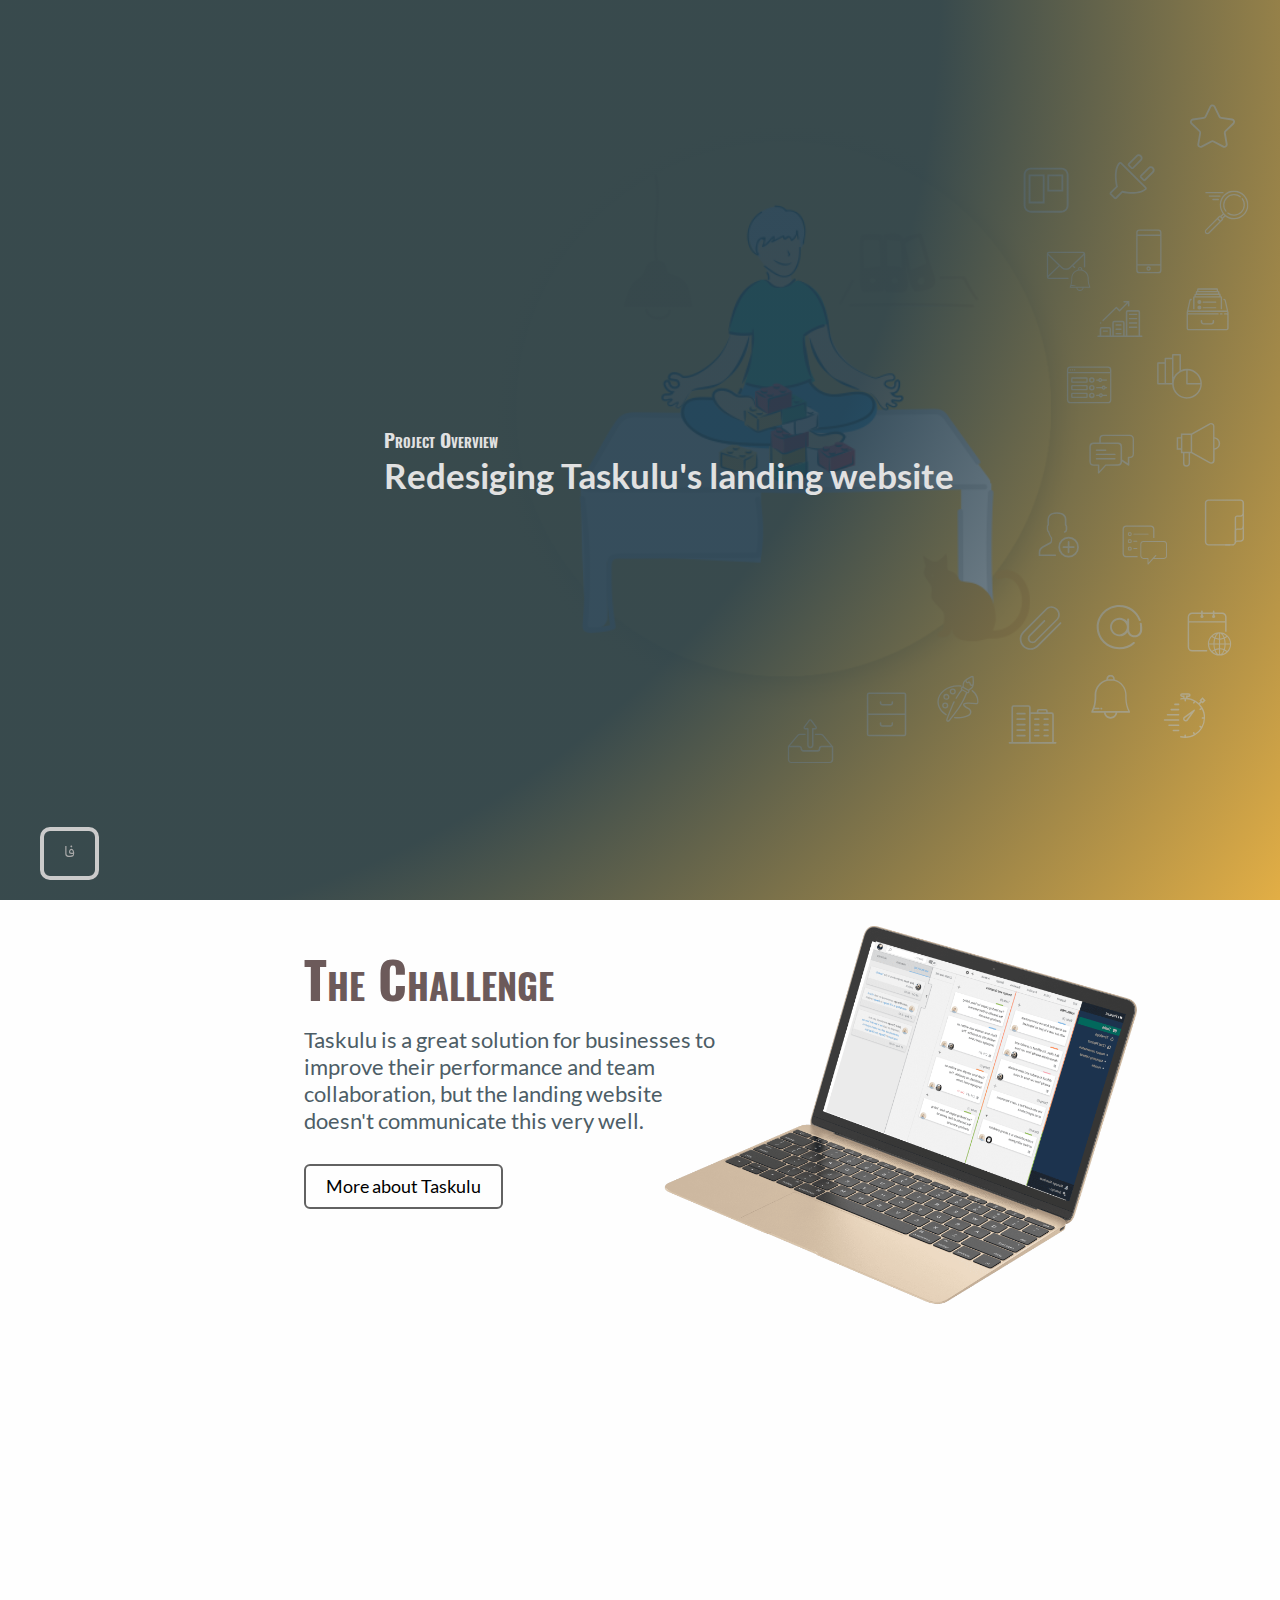
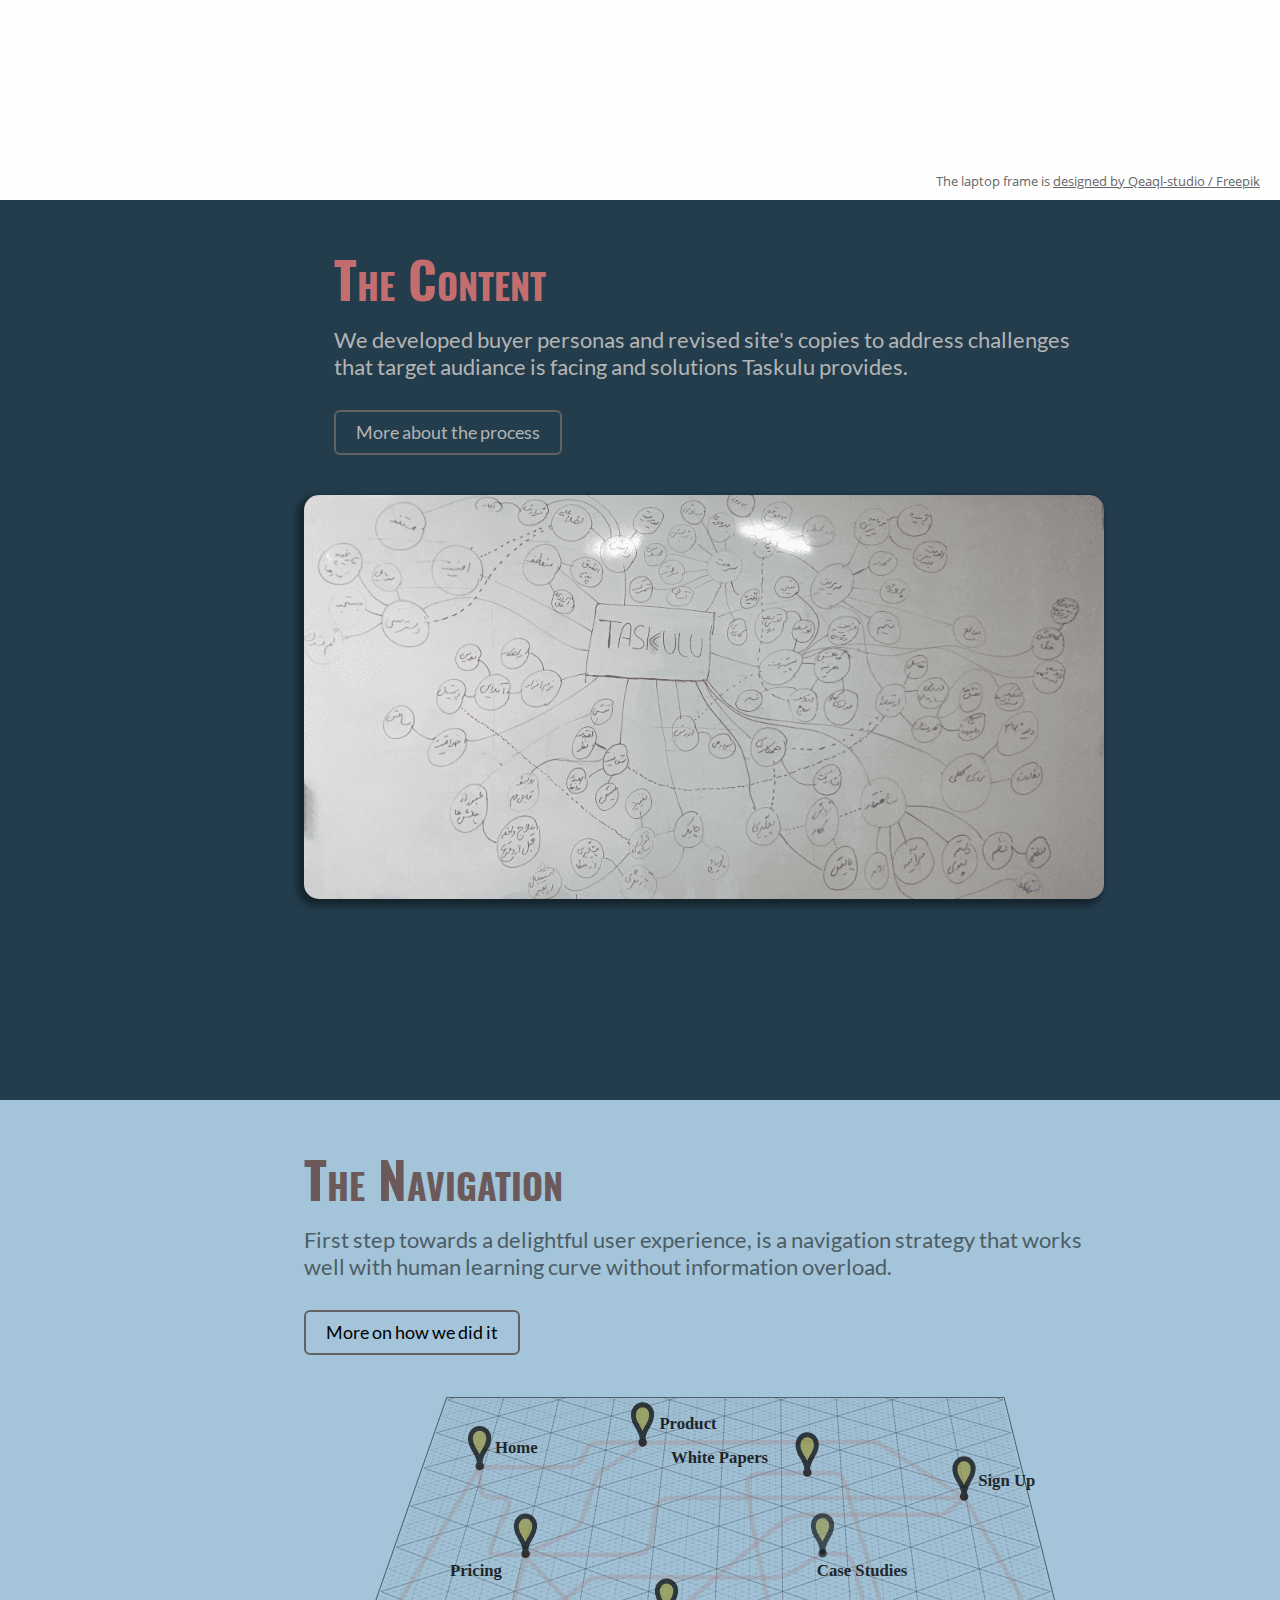
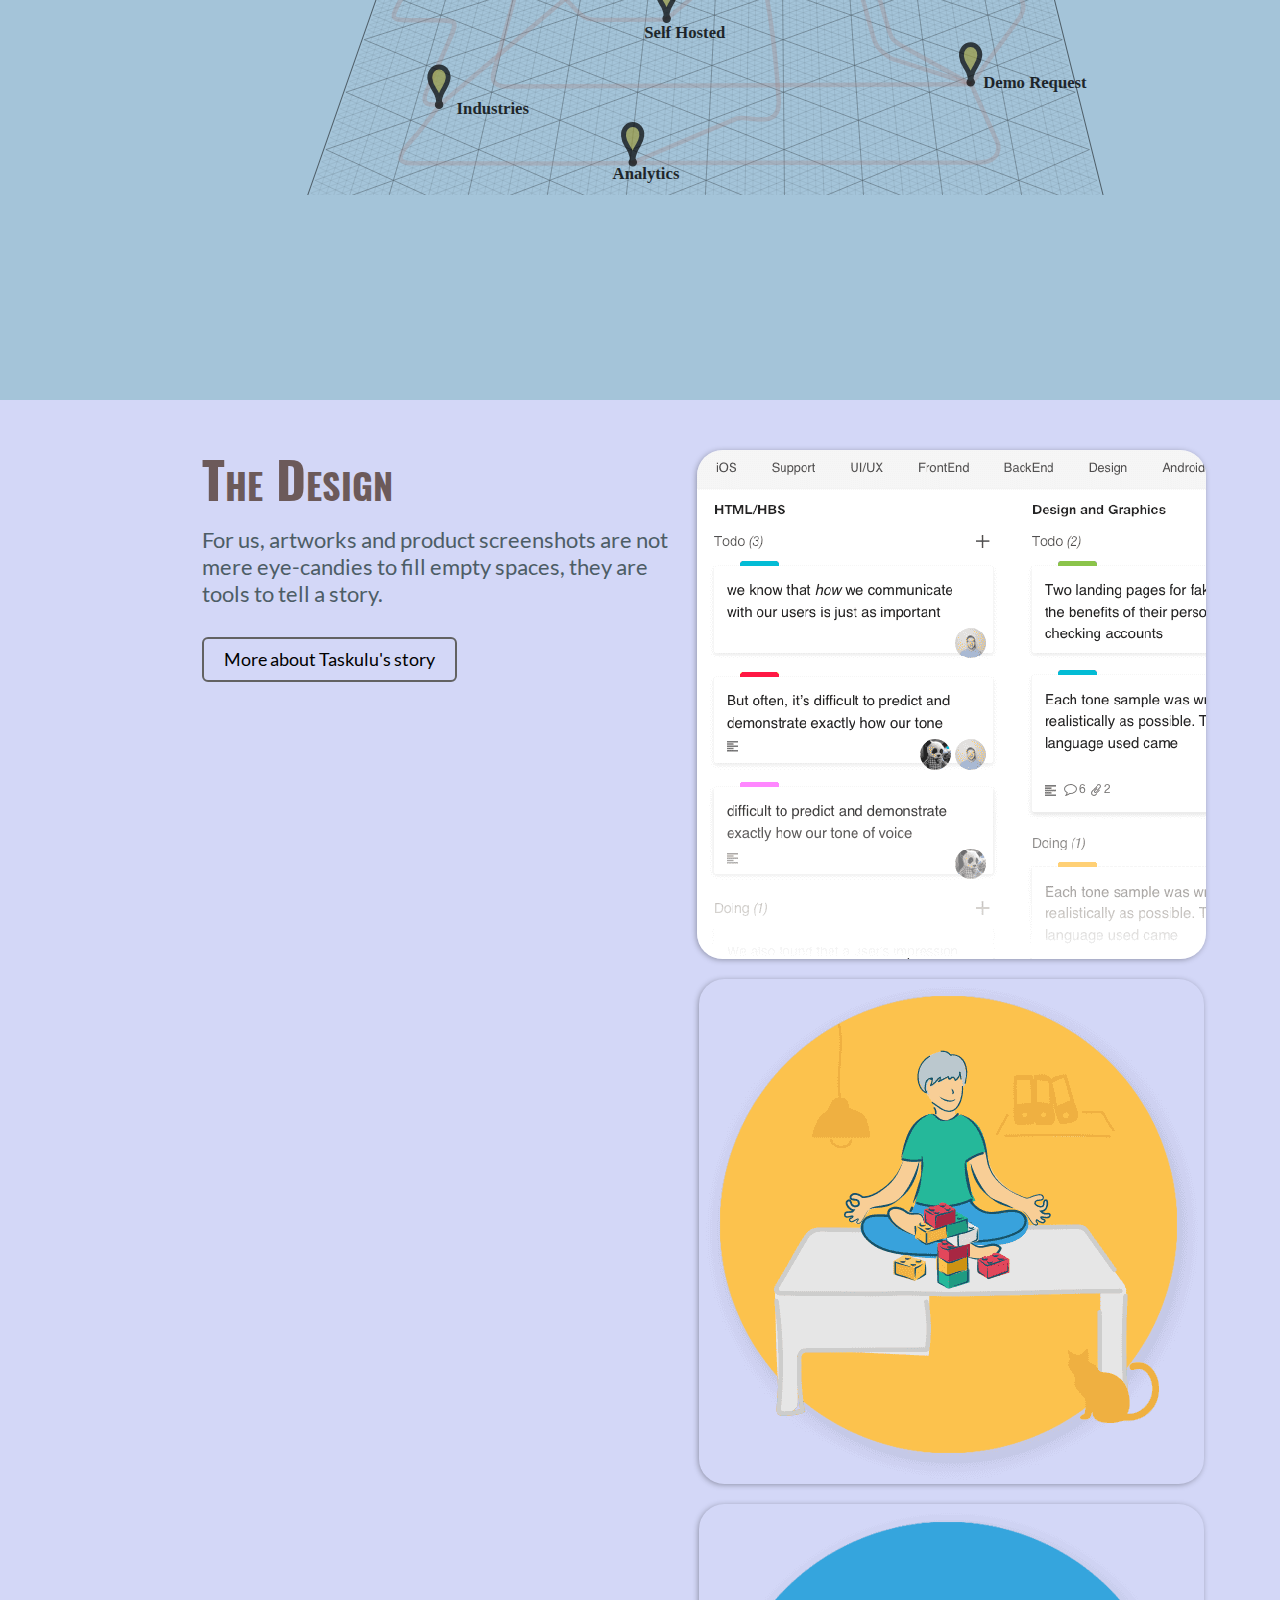
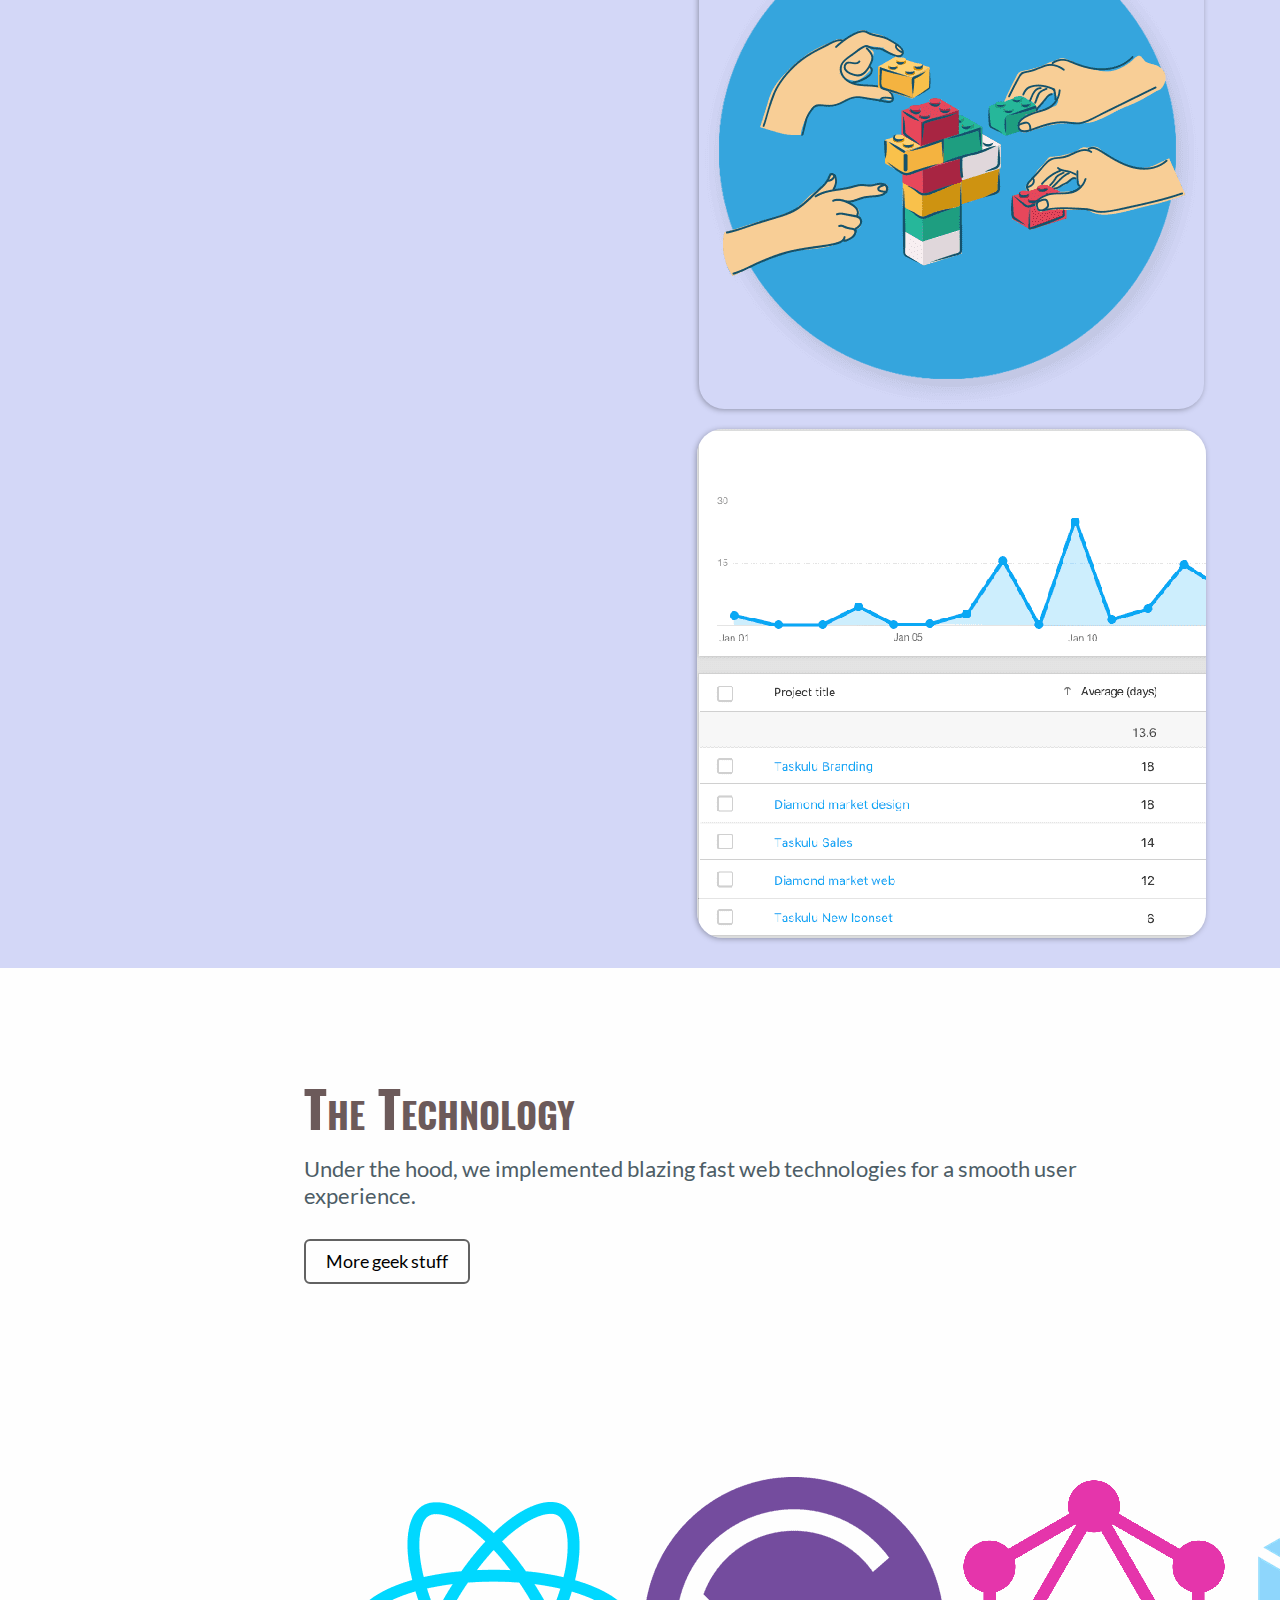
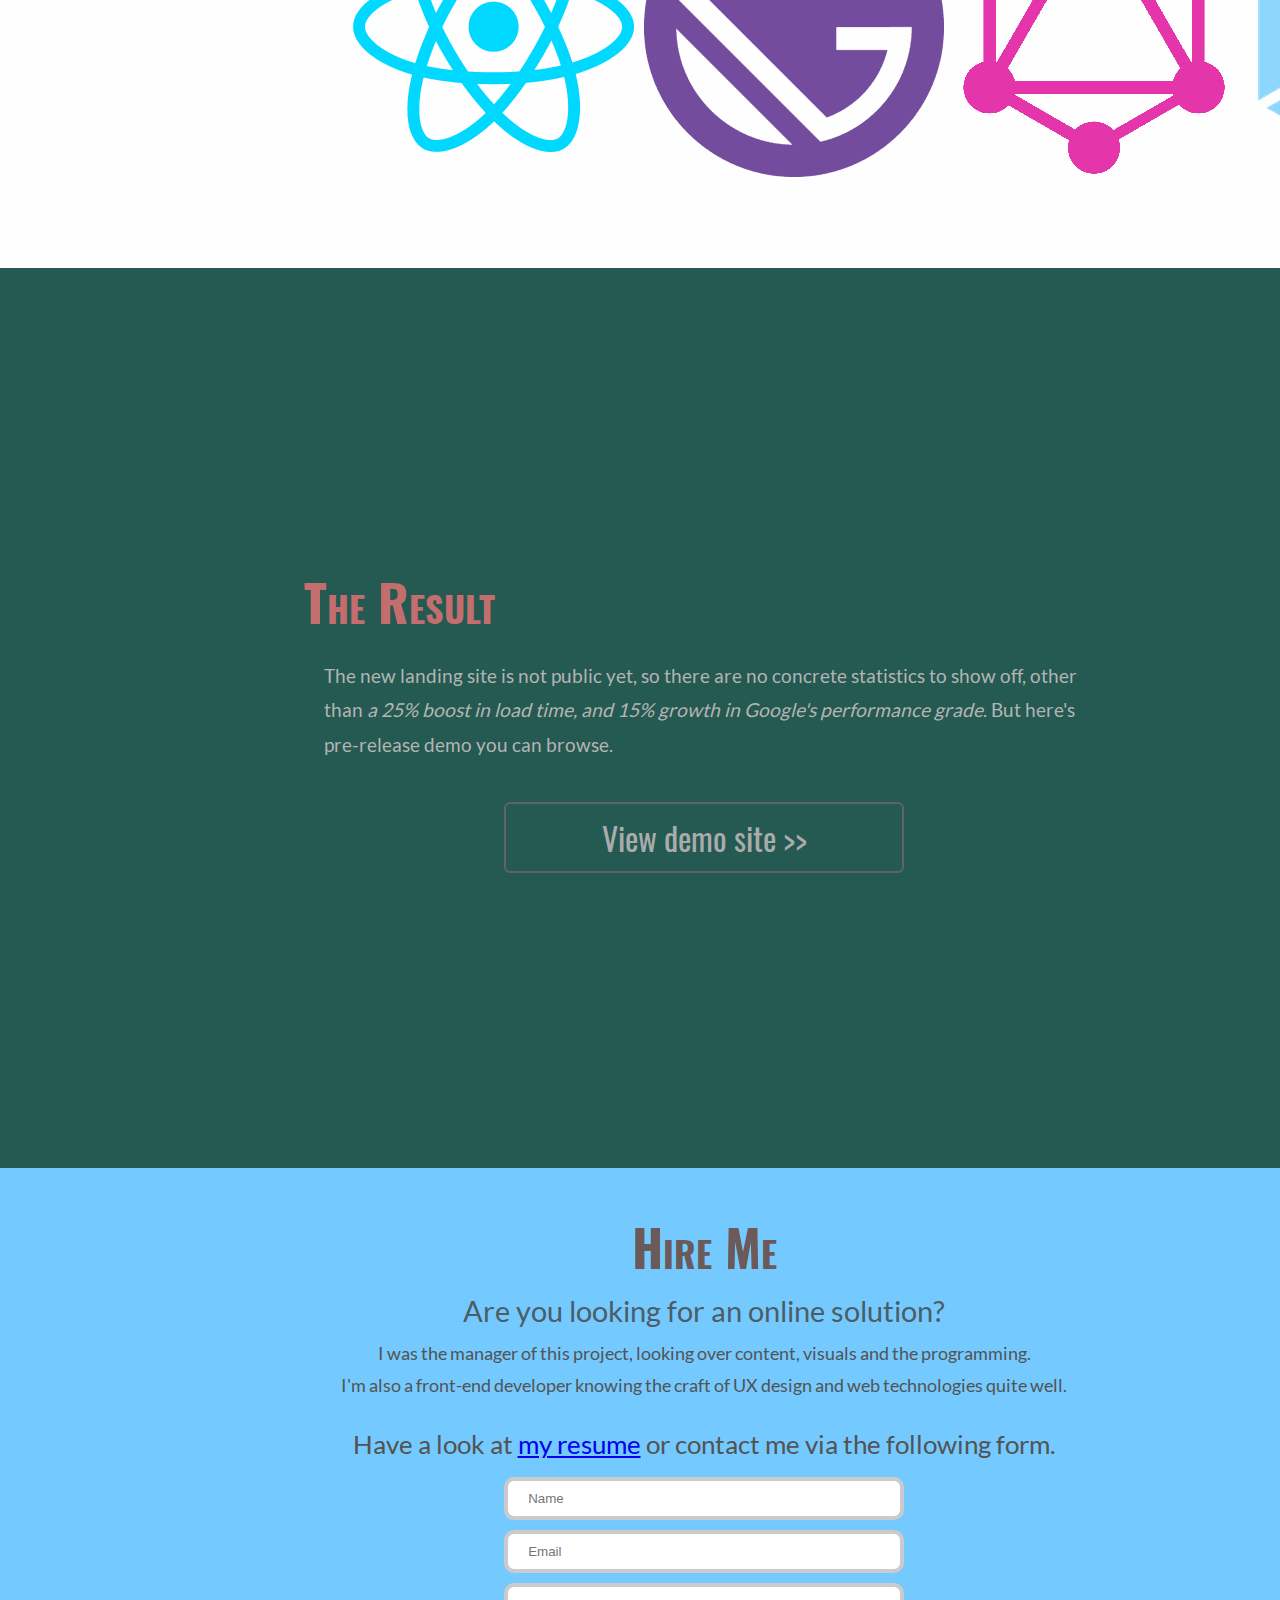
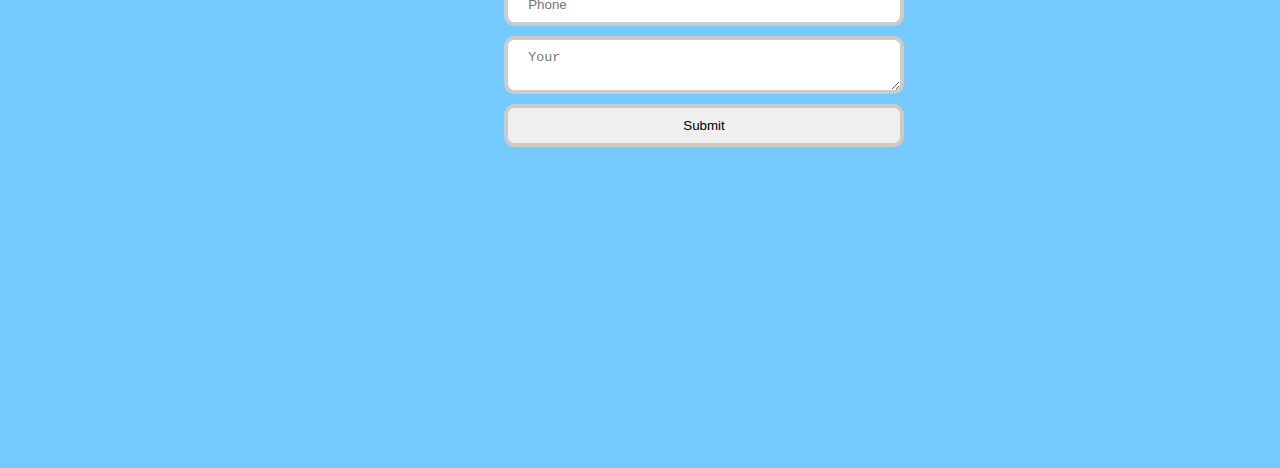
==== index.html @ b1217af2 "init" ====
<!DOCTYPE html>
<html>
  <head>
    <meta charset="UTF-8">
    <title>Taskulu New Landings | By Sina</title>
    <!-- <link href="https://fonts.googleapis.com/css?family=Open+Sans|Oswald|Roboto" rel="stylesheet"> -->
  <link href="css/main.85e83f626d0738db6f86.css" rel="stylesheet"><link href="css/fonts.css" rel="stylesheet"></head>
  <body class="fold">

    <div id="main-content"></div>
  <script type="text/javascript" src="js/runtime.490305406b894ee3a3e3.js"></script><script type="text/javascript" src="js/vendor.ca3dc6324038aa598784.js"></script><script type="text/javascript" src="js/main.1671194751a8637b5b0e.js"></script></body>
</html>
---- css/main.85e83f626d0738db6f86.css ----
@font-face {
  font-family: "Sahel";
  src: url(../font/af9c9e017b90773e83fae9c67cc46605.ttf) format("truetype"),
       url(../font/c7a085c1c58b9d9181881635ad5d2256.eot) format("embedded-opentype"),
       url(../font/c59ff27efabee832aace05b00f83fa58.woff) format("woff");
  font-weight: 400;
}
@font-face {
  font-family: "Sahel";
  src: url(../font/5d976e392434aea919481c6c4077c45b.ttf) format("truetype"),
       url(../font/1ae8e586e7959501445728aefc233be3.eot) format("embedded-opentype"),
       url(../font/6f682b927b5a87efbdadcc804914c182.woff) format("woff");
  font-weight: 700;
}
@font-face {
  font-family: "Sahel";
  src: url(../font/68e98d88ec4275b1d8bcd67b2d12091c.ttf) format("truetype"),
       url(../font/a0147ad1d03da743e2d6d07812b6eb13.eot) format("embedded-opentype"),
       url(../font/9229d19cd80fbca55aac46f9d9da66e1.woff) format("woff");
  font-weight: 600;
}
@font-face {
  font-family: "Vazir";
  src: url(../font/dec57885836e1d78b278784703bfc3aa.ttf) format("truetype"),
       url(../font/d45d679ecbbf3e85f6fe924a3349611e.eot) format("embedded-opentype"),
       url(../font/4354348970f3bff75d294a1011617152.woff) format("woff"),
       url(../font/9c8601621b8b811cffb4375d255074cd.woff2) format("woff2");
  font-weight: 700;
}
@font-face {
  font-family: "Vazir";
  src: url(../font/d00f44216fda6aef5873d083017fdd15.ttf) format("truetype"),
       url(../font/b358a632638ddc12101a6dafd633b625.eot) format("embedded-opentype"),
       url(../font/98b6a3b0644ce527306cefecd0311a11.woff) format("woff"),
       url(../font/5c0560feb2821b1ce47e84dbc1f2e877.woff2) format("woff2");
  font-weight: 600;
}
@font-face {
  font-family: "Vazir";
  src: url(../font/11ef813ddc4c9ae17d99028f6132427a.ttf) format("truetype"),
       url(../font/25b78a6e8f255ab89e160c7e4ca30ebb.eot) format("embedded-opentype"),
       url(../font/6134834d89c131f956774f6453ccb75f.woff) format("woff"),
       url(../font/02857cdb103688a9f9026b39a7e4c8d8.woff2) format("woff2");
  font-weight: 500;
}
@font-face {
  font-family: "Vazir";
  src: url(../font/11bc0b0762f1ba3f8393eda4a4d96984.ttf) format("truetype"),
       url(../font/81fd1bcee68b84a31baa21aeb277d7e8.eot) format("embedded-opentype"),
       url(../font/a5772df426fc2720df4132d658940a78.woff) format("woff"),
       url(../font/f92c929f0d7b288b8142477a80589a17.woff2) format("woff2");
  font-weight: 400;
}
@font-face {
  font-family: "Vazir";
  src: url(../font/5a7ca35b2f17908beb216ea97cce08a8.ttf) format("truetype"),
       url(../font/51d16771c8bf9759531066861015353f.eot) format("embedded-opentype"),
       url(../font/388980cd8094ad738e8b23d5c470cac1.woff) format("woff"),
       url(../font/f437d6d275dd7d5c36a5302bc9506e34.woff2) format("woff2");
  font-weight: 300;
}
@font-face {
  font-family: "Samim";
  src: url(../font/a6bec9aa21ea70bc5cdf0bf3d1a1167a.ttf) format("truetype"),
       url(../font/86b8e607522de386e73e6916a2a597df.eot) format("embedded-opentype"),
       url(../font/6265b95a42920a319ffeb9503bd8bc86.woff) format("woff"),
       url(../font/9c8a097add90645d3148366755a5603e.woff2) format("woff2");
  font-weight: 600 700;
}
@font-face {
  font-family: "Samim";
  src: url(../font/cc531f954ce155c4f4863b68e9887b50.ttf) format("truetype"),
       url(../font/72cafbdf020a29ff359617a52f33763c.eot) format("embedded-opentype"),
       url(../font/fa7346efac7e73726609856d16ac964f.woff) format("woff"),
       url(../font/1fbc03d10ac685ee770f932e24f7e5b1.woff2) format("woff2");
  font-weight: 300 400;
}
/* RESET */
*, *:before, *:after {
  -webkit-box-sizing: border-box;
          box-sizing: border-box;
}
html {
  font-size: 16px;
  font-family: 'Open Sans'/*rtl:Sahel*/
}
html[dir], [dir] body, [dir] h1, [dir] h2, [dir] h3, [dir] h4, [dir] h5, [dir] h6, [dir] p, [dir] ol, [dir] ul, [dir] menu, [dir] section {
  margin: 0;
  padding: 0;
}
/* MENU */
.menu {
  width: 15%;
  position: fixed;
  z-index: 10;

}
.menu ul {
  width: 80%;
  -webkit-transform: translate(0,-250px);
      -ms-transform: translate(0,-250px);
  transition: opacity 0.3s cubic-bezier(.27,.72,.05,1.24), -webkit-transform 0.3s 0.1s cubic-bezier(.27,.72,.05,1.24);
  -o-transition: opacity 0.3s cubic-bezier(.27,.72,.05,1.24), transform 0.3s 0.1s cubic-bezier(.27,.72,.05,1.24);
  transition: opacity 0.3s cubic-bezier(.27,.72,.05,1.24), transform 0.3s 0.1s cubic-bezier(.27,.72,.05,1.24);
  transition: opacity 0.3s cubic-bezier(.27,.72,.05,1.24), transform 0.3s 0.1s cubic-bezier(.27,.72,.05,1.24), -webkit-transform 0.3s 0.1s cubic-bezier(.27,.72,.05,1.24);
  line-height: 2;
  opacity: 0;
}
[dir] .menu ul {
          transform: translate(0,-250px);
  -webkit-transition: opacity 0.3s cubic-bezier(.27,.72,.05,1.24), -webkit-transform 0.3s 0.1s cubic-bezier(.27,.72,.05,1.24);
  margin: 0 auto;
  padding-top: 20px;
}
.menu li {
  list-style-type: none;
}
.menu li span {
  text-decoration: none;
  color: #ababab;
  font-weight: 600;
  font-size: 0.8rem;
}
.menu li span:hover {
  color: #dfdfdf;
}
[dir] .menu li span:hover {
  cursor: pointer;
}
.menu.dark li span, .menu.dark span:hover {
  color: #1b1b1b;
}
.menu li {
  -o-transition: all 0.3s cubic-bezier(0.46,0.03,.52,0.96);
  transition: all 0.3s cubic-bezier(0.46,0.03,.52,0.96);
}
[dir] .menu li {
  -webkit-transition: all 0.3s cubic-bezier(0.46,0.03,.52,0.96);
}
.menu.show ul {
  opacity: 1;
  -webkit-transform: translate(0,150px);
      -ms-transform: translate(0,150px);
}
[dir] .menu.show ul {
          transform: translate(0,150px);
}
#lang-switch {
  position: fixed;
  bottom: 20px;
  font-weight: 400;
  font-size: 1rem;
  color: #ababab;
}
[dir] #lang-switch {
  background-color: transparent;
  padding: 10px 20px;
  margin-top: 20px;
  border-radius: 10px;
  border: 4px solid #cbcbcb;
}
[dir=ltr] #lang-switch {
  margin-left: 40px;
  font-family: "Vazir"/*rtl:Lato*/;
}
[dir=rtl] #lang-switch {
  margin-right: 40px;
  font-family: Lato;
}
#lang-switch.dark {
  color: #4e4e4e;
}
[dir] #lang-switch.dark {
  border-color: #868686;
}
#credit {
  font-family: 'Open Sans';
  font-size: 0.8rem;
  position: absolute;
  bottom: 0;
}
[dir] #credit {
  padding: 10px 20px;
}
[dir=ltr] #credit {
  right: 0;
}
[dir=rtl] #credit {
  left: 0;
}
/* ENTRY */
.entry {
  min-height: 100vh;
}
[dir] .entry {
  padding-top: 20px;
}
[dir=ltr] .entry {
  padding-left: 15%;
  padding-right: 5%;
}
[dir=rtl] .entry {
  padding-right: 15%;
  padding-left: 5%;
}
.entry.flex-col {
  display: -webkit-box;
  display: -ms-flexbox;
  display: flex;
  -webkit-box-orient: vertical;
  -webkit-box-direction: normal;
      -ms-flex-direction: column;
          flex-direction: column;
  -ms-flex-pack: distribute;
      justify-content: space-around;
}
[dir] .entry.flex-col {
  padding-top: 0;
}
.entry.flex-row {
  display: -webkit-box;
  display: -ms-flexbox;
  display: flex;
  -ms-flex-pack: distribute;
      justify-content: space-around;
}
.entry-copy, .entry-images {
  width: 80%;
}
[dir] .entry-copy, [dir] .entry-images {
  margin: 0 auto;
  padding:  20px 10px;
}
.entry-title {
  font-size: 3.6rem;
  font-variant-caps: small-caps;
  color: #6c5a5a;
  -o-transition: font-size 0.1s;
  transition: font-size 0.1s;
}
[dir] .entry-title {
  -webkit-transition: font-size 0.1s;
}
.entry-intro {
  font-size: 1.4rem;
  -o-transition: font-size 0.1s ;
  transition: font-size 0.1s ;
  color: #4D5D66;
}
[dir] .entry-intro {
  -webkit-transition: font-size 0.1s ;
  padding-top: 10px;
}
.entry-less {
  display: none;
}
.entry-desc {
  display: none;
  font-size: 1.2rem;
  line-height: 1.8;
  z-index: -10;
  transition: display 0.5s, z-index 0.5s, -webkit-transform 0.5s;
  -o-transition: display 0.5s, transform 0.5s, z-index 0.5s;
  transition: display 0.5s, transform 0.5s, z-index 0.5s;
  transition: display 0.5s, transform 0.5s, z-index 0.5s, -webkit-transform 0.5s;
  color: #535353;
}
[dir] .entry-desc {
  padding: 10px 20px;
  -webkit-transition: display 0.5s, z-index 0.5s, -webkit-transform 0.5s;
}
[dir=ltr] .entry-desc {
  -webkit-transform: translate(-100px);
  -ms-transform: translate(-100px);
  transform: translate(-100px);
}
[dir=rtl] .entry-desc {
  -webkit-transform: translate(100px);
      -ms-transform: translate(100px);
          transform: translate(100px);
}
.entry-contact {
  font-size: 1.2rem;
  line-height: 1.8;
  color: #535353;
}
[dir] .entry-contact {
  padding: 10px 20px;
}
.entry-desc.show {
  display: block;
  -webkit-transform: none;
      -ms-transform: none;
  z-index: 10;
}
[dir] .entry-desc.show {
          transform: none;
}
[dir=ltr] .entry-desc ul {
  padding-left: 20px;
}
[dir=rtl] .entry-desc ul {
  padding-right: 20px;
}
.light .entry-title {
  color: /*#dab8b8*/ #C46D6E;
}
.light .entry-intro, .light .entry-desc,
.light .entry-more, .light .entry-less {
  color: #b4b4b4;
}
.more .entry-title {
  font-size: 2rem
}
.more .entry-desc {
  z-index: 10;
  -webkit-transform: none;
      -ms-transform: none;
  display: block
}
[dir] .more .entry-desc {
          transform: none
}
.more .entry-intro {
  font-size: 1rem;
}
.more .entry-less {
  display: inline-block;
}
[dir] .more .entry-less {
  margin-top: 10px;
}
[dir=ltr] .more .entry-less {
  margin-left:  20px;
}
[dir=rtl] .more .entry-less {
  margin-right:  20px;
}
.entry-more, .entry-less {
  font-weight: 700;
  font-size: 1.1rem;
  z-index: 0;
  -webkit-transform: translateY(0);
      -ms-transform: translateY(0);
}
[dir] .entry-more, [dir] .entry-less {
  cursor: pointer;
  border: 2px #626262 solid;
  padding: 10px 20px;
  margin-top: 30px;
  text-align: center;
  border-radius: 6px;
          transform: translateY(0);
}
/* ENTRY & CONTENT */
#content .entry-more, #content .entry-less {
  font-size: 1.1rem;
}
[dir] #content .entry-more, [dir] #content .entry-less {
  text-align: center;
  border-radius: 6px;
}
.more .entry-more, #content .more .entry-more {
  z-index: -10;
  -webkit-transform: translateY(-100px);
      -ms-transform: translateY(-100px);
  display: none
}
[dir] .more .entry-more, [dir] #content .more .entry-more {
          transform: translateY(-100px)
}
.entry-more, #content .entry-more {
  display: inline-block;
  transition: z-index 0.5s, display 0.5s, -webkit-transform 0.5s;
  -o-transition: transform 0.5s, z-index 0.5s, display 0.5s;
  transition: transform 0.5s, z-index 0.5s, display 0.5s;
  transition: transform 0.5s, z-index 0.5s, display 0.5s, -webkit-transform 0.5s;
}
[dir] .entry-more, [dir] #content .entry-more {
  margin-top: 30px;
  -webkit-transition: z-index 0.5s, display 0.5s, -webkit-transform 0.5s;
}
/* SECTIONS:FOLD */
#fold {
  display: -webkit-box;
  display: -ms-flexbox;
  display: flex;
}
[dir=ltr] #fold {
  background: -o-radial-gradient(0 0, circle, rgba(35, 61, 77, 0.9) 60%, rgba(0,0,0,0.1)), url(../images/fold.cbf228968a732eeb3babcf1296fadfa7.svg) right 30% / 100% no-repeat;
  background: radial-gradient(circle at 0 0, rgba(35, 61, 77, 0.9) 60%, rgba(0,0,0,0.1)), url(../images/fold.cbf228968a732eeb3babcf1296fadfa7.svg) right 30% / 100% no-repeat;
}
[dir=rtl] #fold {
  background: radial-gradient(circle at 0 0, rgba(0,0,0,0.1), rgba(35, 61, 77, 0.9) 60%), url(../images/fold-fa.86c01491b7176b899470435030f52497.svg) right 30% / 100% no-repeat;
  background: radial-gradient(circle at 0 0, rgba(0,0,0,0.1), rgba(35, 61, 77, 0.9) 60%), url(../images/fold-fa.86c01491b7176b899470435030f52497.svg) right 30% / 100% no-repeat;
}
[dir=ltr] #fold.entry {
  padding-left: 30%;
}
[dir=rtl] #fold.entry {
  padding-right: 30%;
}
.fold-copy {
  -ms-flex-item-align: center;
      align-self: center;
}
.fold-copy .entry-title {
  font-size: 1.2rem;
  color: #e1e1e1;
}
.fold-copy h1 {
  font-size: 2.2rem;
  color: #e1e1e1;
}
/* SECTIONS:CHALLENGE */
#challenge {
  position: relative;
}
#challenge .entry-image {
  width: 60%;
}
[dir=ltr] #challenge .entry-image {
  float: right;
  -webkit-clip-path:polygon(100% 0px, 100% 100%, 0% 100%, 0% 65.25%, 18.44% 50.05%, 30.58% 28.78%, 37.08% 0%)/*rtl:polygon(56.82% 0px, 68.81% 46.92%, 100% 62.43%, 100% 100%, 0% 100%, 0px 0px)*/;
  clip-path:polygon(100% 0px, 100% 100%, 0% 100%, 0% 65.25%, 18.44% 50.05%, 30.58% 28.78%, 37.08% 0%)/*rtl:polygon(56.82% 0px, 68.81% 46.92%, 100% 62.43%, 100% 100%, 0% 100%, 0px 0px)*/;
  shape-outside: polygon(100% 0px, 100% 100%, 0% 100%, 0% 65.25%, 18.44% 50.05%, 30.58% 28.78%, 37.08% 0%)/*rtl:polygon(56.82% 0px, 68.81% 46.92%, 100% 62.43%, 100% 100%, 0% 100%, 0px 0px)*/;
}
[dir=rtl] #challenge .entry-image {
  float: left;
  -webkit-clip-path:polygon(56.82% 0px, 68.81% 46.92%, 100% 62.43%, 100% 100%, 0% 100%, 0px 0px);
          clip-path:polygon(56.82% 0px, 68.81% 46.92%, 100% 62.43%, 100% 100%, 0% 100%, 0px 0px);
  shape-outside: polygon(56.82% 0px, 68.81% 46.92%, 100% 62.43%, 100% 100%, 0% 100%, 0px 0px);
}
/* SECTIONS:CONTENT */
#content {
  display: -webkit-box;
  display: -ms-flexbox;
  display: flex;
  -webkit-box-orient: vertical;
  -webkit-box-direction: normal;
      -ms-flex-direction: column;
          flex-direction: column;
  color: #e1e1e1;
}
[dir=ltr] #content .entry-copy {
  padding-right: 40px;
  padding-left: 40px;
}
[dir=rtl] #content .entry-copy {
  padding-left: 40px;
  padding-right: 40px;
}
#content .entry-image {
  width: 100%;
}
[dir] #content .entry-image {
  border-radius: 15px;
}
[dir=ltr] #content .entry-image {
  -webkit-box-shadow: -4px 4px 6px 3px rgba(0,0,0,0.4);
  box-shadow: -4px 4px 6px 3px rgba(0,0,0,0.4);
}
[dir=rtl] #content .entry-image {
  -webkit-box-shadow: 4px 4px 6px 3px rgba(0,0,0,0.4);
          box-shadow: 4px 4px 6px 3px rgba(0,0,0,0.4);
}
/* SECTIONS:DESIGN */
#design .entry-images {
  display: -webkit-box;
  display: -ms-flexbox;
  display: flex;
  -ms-flex-wrap: wrap;
      flex-wrap: wrap;
  width: 85%;
  -webkit-box-pack: center;
      -ms-flex-pack: center;
          justify-content: center;
}
#design .entry-image {
  -ms-flex-preferred-size: 48%;
      flex-basis: 48%;
  transition: -webkit-box-shadow 0.5s cubic-bezier(.27,.72,.05,1.24);
  -o-transition: box-shadow 0.5s cubic-bezier(.27,.72,.05,1.24);
  transition: box-shadow 0.5s cubic-bezier(.27,.72,.05,1.24);
  transition: box-shadow 0.5s cubic-bezier(.27,.72,.05,1.24), -webkit-box-shadow 0.5s cubic-bezier(.27,.72,.05,1.24);
}
[dir] #design .entry-image {
  margin: 10px auto;
  border-radius: 5%;
  -webkit-transition: -webkit-box-shadow 0.5s cubic-bezier(.27,.72,.05,1.24);
}
[dir=ltr] #design .entry-image {
  -webkit-box-shadow: -1px 1px 6px -1px rgba(0,0,0,0.4);
  box-shadow: -1px 1px 6px -1px rgba(0,0,0,0.4);
}
[dir=rtl] #design .entry-image {
  -webkit-box-shadow: 1px 1px 6px -1px rgba(0,0,0,0.4);
          box-shadow: 1px 1px 6px -1px rgba(0,0,0,0.4);
}
[dir=ltr] #design .entry-image:hover {
  -webkit-box-shadow: -2px 2px 7px -1px rgba(0,0,0,0.4);
  box-shadow: -2px 2px 7px -1px rgba(0,0,0,0.4);
}
[dir=rtl] #design .entry-image:hover {
  -webkit-box-shadow: 2px 2px 7px -1px rgba(0,0,0,0.4);
          box-shadow: 2px 2px 7px -1px rgba(0,0,0,0.4);
}
/* SECTIONS:TECHNOLOGY */
#technology .entry-images {
  display: -webkit-box;
  display: -ms-flexbox;
  display: flex;
  -ms-flex-pack: distribute;
      justify-content: space-around;
}
[dir] #technology .entry-images {
  padding: 10px 50px;
}
#technology .entry-image {
  -ms-flex-preferred-size: 10%;
      flex-basis: 10%
}
/* SECTIONS:HIRE */
[dir] #hire .entry-copy {
  text-align: center;
}
#hire .entry-intro {
  font-size: 1.8rem;
}
#hire .entry-desc {
  font-size: 1.1rem;
}
#hire .entry-contact {
  font-size: 1.6rem;
}
/* SECTIONS:RESULT */
#result .entry-more {
  width: 50%;
  display: block;
}
[dir] #result .entry-more {
  margin: 30px auto 0;
}
#result .entry-more a {
  text-decoration: none;
  color: #ababab;
  font-size: 2rem;
}
[dir=ltr] #result .entry-more a {
  font-weight: 400/*rtl:600*/;
  font-family: Oswald/*rtl:Samim*/;
}
[dir=rtl] #result .entry-more a {
  font-weight: 600;
  font-family: Samim;
}
/*Fonts*/
.entry-title {
  font-weight: 700;
  font-size: 3.2rem;
}
[dir=ltr] .entry-title {
  font-family: Oswald/*rtl:Sahel*/;
}
[dir=rtl] .entry-title {
  font-family: Sahel;
}
.entry-intro {
  font-weight: 400;
}
[dir=ltr] .entry-intro {
  font-family: Lato/*rtl:Vazir*/;
}
[dir=rtl] .entry-intro {
  font-family: Vazir;
}
.entry-more, .entry-less {
  font-weight: 400;
}
[dir=ltr] .entry-more, [dir=ltr] .entry-less {
  font-family: Lato/*rtl:Samim*/;
}
[dir=rtl] .entry-more, [dir=rtl] .entry-less {
  font-family: Samim;
}
.entry-desc, .entry-contact {
  font-weight: 400;
  font-size: 1.2rem;
}
[dir=ltr] .entry-desc, [dir=ltr] .entry-contact {
  font-family: Lato /*rtl:Vazir*/;
}
[dir=rtl] .entry-desc, [dir=rtl] .entry-contact {
  font-family: Vazir;
}
.fold-copy h1 {
  font-weight: 700
}
[dir=ltr] .fold-copy h1 {
  font-family: Lato /*rtl:Sahel*/
}
[dir=rtl] .fold-copy h1 {
  font-family: Sahel
}
[dir=ltr] .menu li span {
  font-family: 'Open Sans'/*rtl:Samim*/;
  font-weight: 600/*rtl:400*/;
}
[dir=rtl] .menu li span {
  font-family: Samim;
  font-weight: 400;
}
svg {
  width: 100%
}
svg .lines {
  opacity: 0.3
}
.navigation-svg {
  width: 80%;
}
[dir] .navigation-svg {
  margin: 0 auto;
}
[dir=ltr] #home-industry, [dir=ltr] #industry-cs, [dir=ltr] #cs-demo, [dir=ltr] #pricing-demo, [dir=ltr] #pricing-product, [dir=ltr] #product-signup, [dir=ltr] #home-pricing, [dir=ltr] #pricing-sh, [dir=ltr] #sh-signup  {
  -webkit-animation: highlight 6s;
  animation: highlight 6s;
  -webkit-animation-iteration-count: infinite;
  animation-iteration-count: infinite;
  -webkit-animation-timing-function: cubic-bezier(.39,.58,.57,1);
  animation-timing-function: cubic-bezier(.39,.58,.57,1);
}
[dir=rtl] #home-industry, [dir=rtl] #industry-cs, [dir=rtl] #cs-demo, [dir=rtl] #pricing-demo, [dir=rtl] #pricing-product, [dir=rtl] #product-signup, [dir=rtl] #home-pricing, [dir=rtl] #pricing-sh, [dir=rtl] #sh-signup  {

  -webkit-animation: highlight 6s;

          animation: highlight 6s;
  -webkit-animation-iteration-count: infinite;
          animation-iteration-count: infinite;
  -webkit-animation-timing-function: cubic-bezier(.39,.58,.57,1);
          animation-timing-function: cubic-bezier(.39,.58,.57,1);
}
[dir=ltr] #home-industry {
  -webkit-animation-delay: 1.2s;
  animation-delay: 1.2s;
}
[dir=rtl] #home-industry {
  -webkit-animation-delay: 1.2s;
          animation-delay: 1.2s;
}
[dir=ltr] #industry-cs {
  -webkit-animation-delay: 1.5s;
  animation-delay: 1.5s;
}
[dir=rtl] #industry-cs {
  -webkit-animation-delay: 1.5s;
          animation-delay: 1.5s;
}
[dir=ltr] #cs-demo {
  -webkit-animation-delay: 1.6s;
  animation-delay: 1.6s;
}
[dir=rtl] #cs-demo {
  -webkit-animation-delay: 1.6s;
          animation-delay: 1.6s;
}
[dir=ltr] #pricing-demo {
  -webkit-animation-delay: 1.9s;
  animation-delay: 1.9s;
}
[dir=rtl] #pricing-demo {
  -webkit-animation-delay: 1.9s;
          animation-delay: 1.9s;
}
[dir=ltr] #pricing-product {
  -webkit-animation-delay: 2.1s;
  animation-delay: 2.1s;
}
[dir=rtl] #pricing-product {
  -webkit-animation-delay: 2.1s;
          animation-delay: 2.1s;
}
[dir=ltr] #product-signup {
  -webkit-animation-delay: 2.3s;
  animation-delay: 2.3s;
}
[dir=rtl] #product-signup {
  -webkit-animation-delay: 2.3s;
          animation-delay: 2.3s;
}
[dir=ltr] #home-pricing {
  -webkit-animation-delay: 4s;
  animation-delay: 4s;
}
[dir=rtl] #home-pricing {
  -webkit-animation-delay: 4s;
          animation-delay: 4s;
}
[dir=ltr] #pricing-sh {
  -webkit-animation-delay: 4.2s;
  animation-delay: 4.2s;
}
[dir=rtl] #pricing-sh {
  -webkit-animation-delay: 4.2s;
          animation-delay: 4.2s;
}
[dir=ltr] #sh-signup {
  -webkit-animation-delay: 4.4s;
  animation-delay: 4.4s;
}
[dir=rtl] #sh-signup {
  -webkit-animation-delay: 4.4s;
          animation-delay: 4.4s;
}
@-webkit-keyframes highlight {
  0% {
    opacity: 0.3;
  }
  7% {
    opacity: 1
  }
  14% {
    opacity: 0.3;
  }
}
@keyframes highlight {
  0% {
    opacity: 0.3;
  }
  7% {
    opacity: 1
  }
  14% {
    opacity: 0.3;
  }
}
#wp, #analytic, #home, #industry, #cs, #demo, #pricing, #product, #signup, #sh {
   opacity: 0.8;
}
#wp:hover, #analytic:hover, #home:hover, #industry:hover, #cs:hover, #demo:hover, #pricing:hover, #product:hover, #signup:hover, #sh:hover {
   opacity: 1;
}
/* #home, #industry, #cs, #demo, #pricing, #product, #signup, #sh { */
/*   opacity: 0.7; */
/*   animation: pin-highlight 6s; */
/*   animation-iteration-count: infinite; */
/* } */
/* #home { */
/*   animation-delay: 1.2s; */
/* } */
/* #industry { */
/*   animation-delay: 1.5s; */
/* } */
/* #cs { */
/*   animation-delay: 1.6s; */
/* } */
/* #demo { */
/*   animation-delay: 1.9s; */
/* } */
/* #pricing { */
/*   animation-delay: 2.1s; */
/* } */
/* #product { */
/*   animation-delay: 2.3s; */
/* } */
/* #signup { */
/*   animation-delay: 2.5s; */
/* } */
/* @keyframes pin-highlight { */
/*   0% { */
/*     opacity: 0.7 */
/*   } */
/*   1% { */
/*     opacity: 1; */
/*   } */
/*   14% { */
/*     opacity: 0.7 */
/*   } */
/* } */
form {
  width: 50%
}
[dir] form {
  margin: 0 auto
}
input, form button, textarea {
  display: block;
  width: 100%;
}
[dir] input, [dir] form button, [dir] textarea {
  padding: 10px 20px;
  margin-bottom: 10px;
  border: 4px solid #cbcbcb;
  border-radius: 10px;
}


/*# sourceMappingURL=main.85e83f626d0738db6f86.css.map*/
---- css/fonts.css ----
/* === Lato - regular */
@font-face {
	font-family: 'Lato';
	font-style: normal;
	font-weight: 400;
	src: url("./../font/Lato-Regular.eot");
	src: local("Lato Regular"),
		local("Lato-Regular"),
		url("./../font/Lato-Regular.eot") format("embedded-opentype"),
		url("./../font/Lato-Regular.woff2") format("woff2"),
		url("./../font/Lato-Regular.woff") format("woff"),
		url("./../font/Lato-Regular.ttf") format("truetype"),
		url("./../font/Lato-Regular.svg") format("svg");
}

/* === Lato - 700 */
@font-face {
	font-family: 'Lato';
	font-style: normal;
	font-weight: 700;
	src: url("./../font/Lato-Bold.eot");
	src: local("Lato Bold"),
		local("Lato-Bold"),
		url("./../font/Lato-Bold.eot") format("embedded-opentype"),
		url("./../font/Lato-Bold.woff2") format("woff2"),
		url("./../font/Lato-Bold.woff") format("woff"),
		url("./../font/Lato-Bold.ttf") format("truetype"),
		url("./../font/Lato-Bold.svg") format("svg");
}

/* === Open Sans - regular */
@font-face {
	font-family: 'Open Sans';
	font-style: normal;
	font-weight: 400;
	src: url("./../font/OpenSans-Regular.eot");
	src: local("Open Sans Regular"),
		local("OpenSans-Regular"),
		url("./../font/OpenSans-Regular.eot") format("embedded-opentype"),
		url("./../font/OpenSans-Regular.woff2") format("woff2"),
		url("./../font/OpenSans-Regular.woff") format("woff"),
		url("./../font/OpenSans-Regular.ttf") format("truetype"),
		url("./../font/OpenSans-Regular.svg") format("svg");
}

/* === Open Sans - 600 */
@font-face {
	font-family: 'Open Sans';
	font-style: normal;
	font-weight: 600;
	src: url("./../font/OpenSans-SemiBold.eot");
	src: local("Open Sans SemiBold"),
		local("OpenSans-SemiBold"),
		url("./../font/OpenSans-SemiBold.eot") format("embedded-opentype"),
		url("./../font/OpenSans-SemiBold.woff2") format("woff2"),
		url("./../font/OpenSans-SemiBold.woff") format("woff"),
		url("./../font/OpenSans-SemiBold.ttf") format("truetype"),
		url("./../font/OpenSans-SemiBold.svg") format("svg");
}

/* === Open Sans - 700 */
@font-face {
	font-family: 'Open Sans';
	font-style: normal;
	font-weight: 700;
	src: url("./../font/OpenSans-Bold.eot");
	src: local("Open Sans Bold"),
		local("OpenSans-Bold"),
		url("./../font/OpenSans-Bold.eot") format("embedded-opentype"),
		url("./../font/OpenSans-Bold.woff2") format("woff2"),
		url("./../font/OpenSans-Bold.woff") format("woff"),
		url("./../font/OpenSans-Bold.ttf") format("truetype"),
		url("./../font/OpenSans-Bold.svg") format("svg");
}

/* === Oswald - regular */
@font-face {
	font-family: 'Oswald';
	font-style: normal;
	font-weight: 400;
	src: url("./../font/Oswald-Regular.eot");
	src: local("Oswald Regular"),
		local("Oswald-Regular"),
		url("./../font/Oswald-Regular.eot") format("embedded-opentype"),
		url("./../font/Oswald-Regular.woff2") format("woff2"),
		url("./../font/Oswald-Regular.woff") format("woff"),
		url("./../font/Oswald-Regular.ttf") format("truetype"),
		url("./../font/Oswald-Regular.svg") format("svg");
}

/* === Oswald - 700 */
@font-face {
	font-family: 'Oswald';
	font-style: normal;
	font-weight: 700;
	src: url("./../font/Oswald-Bold.eot");
	src: local("Oswald Bold"),
		local("Oswald-Bold"),
		url("./../font/Oswald-Bold.eot") format("embedded-opentype"),
		url("./../font/Oswald-Bold.woff2") format("woff2"),
		url("./../font/Oswald-Bold.woff") format("woff"),
		url("./../font/Oswald-Bold.ttf") format("truetype"),
		url("./../font/Oswald-Bold.svg") format("svg");
}
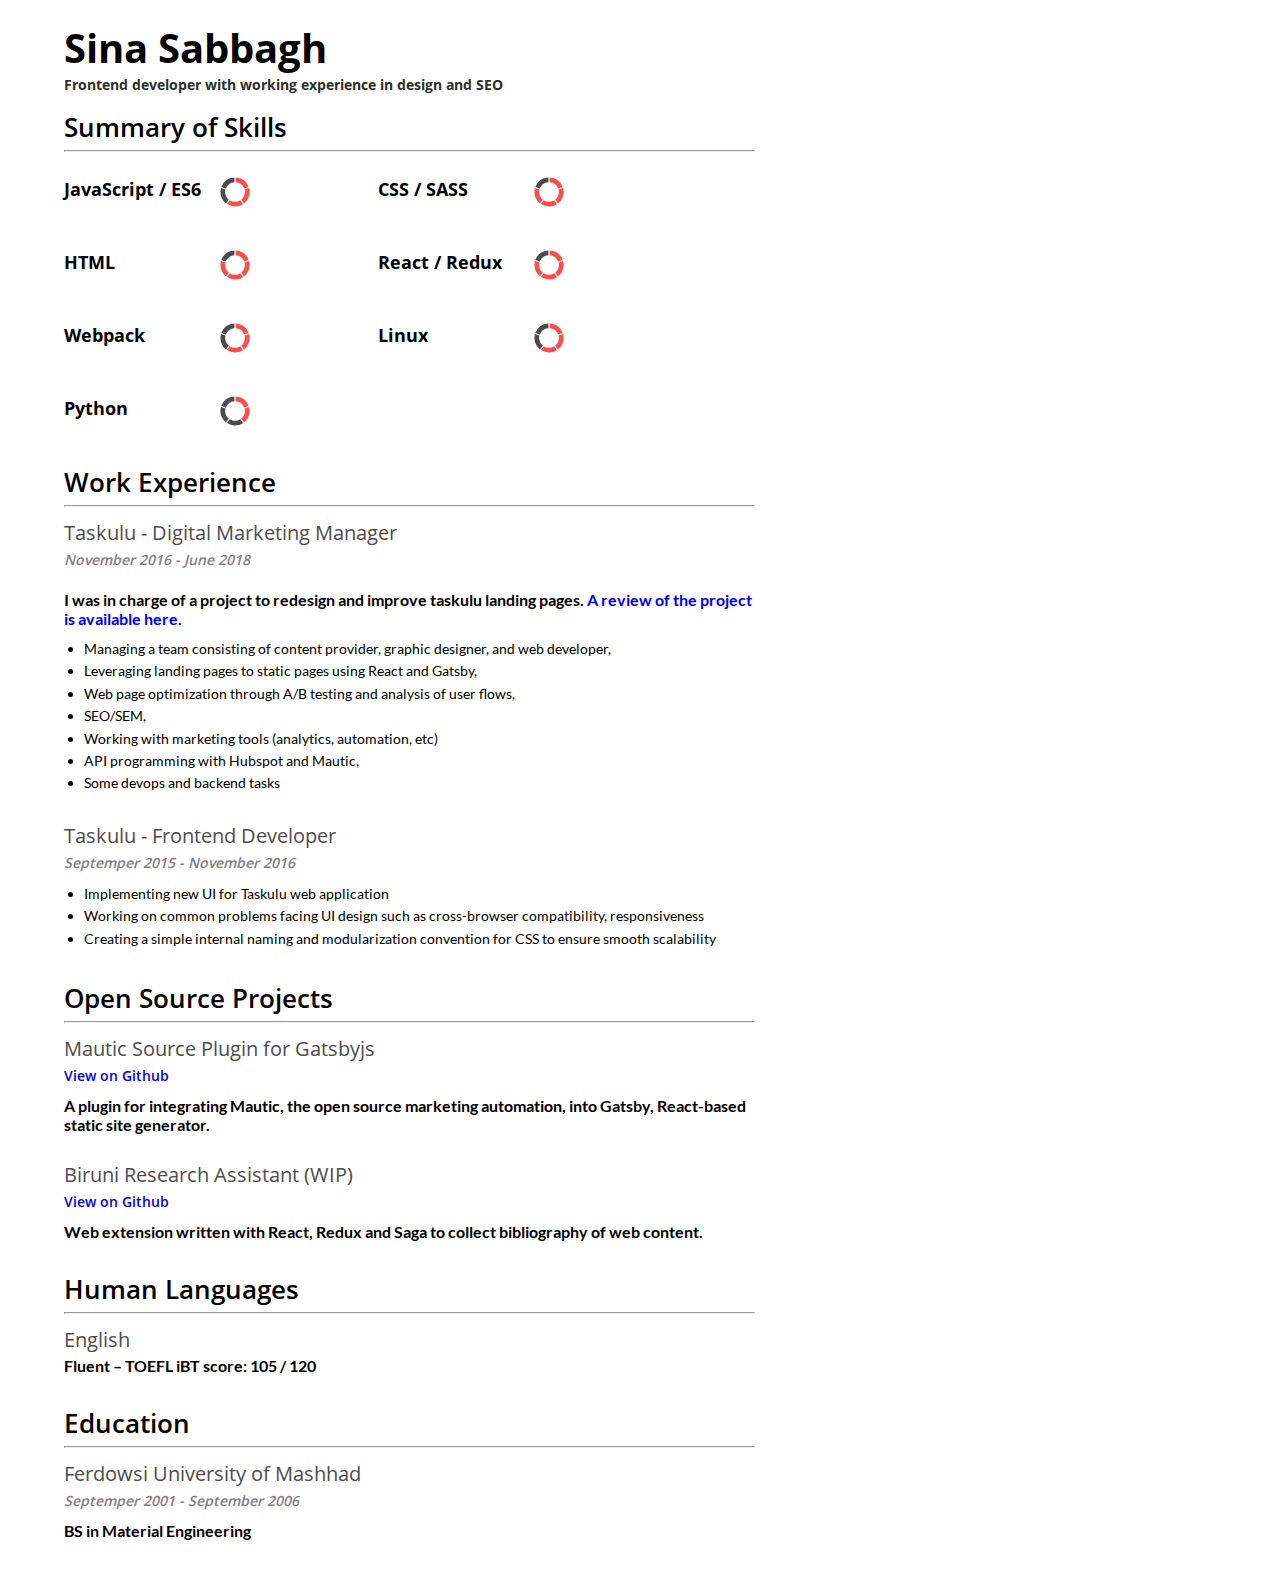
==== commit 46c04c1b: "Bumped 1.5" ====
--- a/index.html
+++ b/index.html
@@ -1,12 +1,12 @@
 <!DOCTYPE html>
-<html>
+<html dir="ltr">
   <head>
     <meta charset="UTF-8">
-    <title>Taskulu New Landings | By Sina</title>
+    <title>Resume | Sina Sabbagh</title>
     <!-- <link href="https://fonts.googleapis.com/css?family=Open+Sans|Oswald|Roboto" rel="stylesheet"> -->
-  <link href="css/main.85e83f626d0738db6f86.css" rel="stylesheet"><link href="css/fonts.css" rel="stylesheet"></head>
+  <link href="css/main.d9b1250812ee4d4c879d.css" rel="stylesheet"><link href="css/fonts.css" rel="stylesheet"></head>
   <body class="fold">
 
     <div id="main-content"></div>
-  <script type="text/javascript" src="js/runtime.490305406b894ee3a3e3.js"></script><script type="text/javascript" src="js/vendor.ca3dc6324038aa598784.js"></script><script type="text/javascript" src="js/main.1671194751a8637b5b0e.js"></script></body>
+  <script type="text/javascript" src="js/runtime.3bb8c0f67fd676aefd17.js"></script><script type="text/javascript" src="js/vendor.807e82af9c03fbf7064e.js"></script><script type="text/javascript" src="js/main.eb45f261a9bdfcc19842.js"></script></body>
 </html>
--- a/css/main.d9b1250812ee4d4c879d.css
+++ b/css/main.d9b1250812ee4d4c879d.css
@@ -0,0 +1,909 @@
+@font-face {
+  font-family: "Sahel";
+  src: url(../font/af9c9e017b90773e83fae9c67cc46605.ttf) format("truetype"),
+       url(../font/c7a085c1c58b9d9181881635ad5d2256.eot) format("embedded-opentype"),
+       url(../font/c59ff27efabee832aace05b00f83fa58.woff) format("woff");
+  font-weight: 400;
+}
+@font-face {
+  font-family: "Sahel";
+  src: url(../font/5d976e392434aea919481c6c4077c45b.ttf) format("truetype"),
+       url(../font/1ae8e586e7959501445728aefc233be3.eot) format("embedded-opentype"),
+       url(../font/6f682b927b5a87efbdadcc804914c182.woff) format("woff");
+  font-weight: 700;
+}
+@font-face {
+  font-family: "Sahel";
+  src: url(../font/68e98d88ec4275b1d8bcd67b2d12091c.ttf) format("truetype"),
+       url(../font/a0147ad1d03da743e2d6d07812b6eb13.eot) format("embedded-opentype"),
+       url(../font/9229d19cd80fbca55aac46f9d9da66e1.woff) format("woff");
+  font-weight: 600;
+}
+@font-face {
+  font-family: "Vazir";
+  src: url(../font/dec57885836e1d78b278784703bfc3aa.ttf) format("truetype"),
+       url(../font/d45d679ecbbf3e85f6fe924a3349611e.eot) format("embedded-opentype"),
+       url(../font/4354348970f3bff75d294a1011617152.woff) format("woff"),
+       url(../font/9c8601621b8b811cffb4375d255074cd.woff2) format("woff2");
+  font-weight: 700;
+}
+@font-face {
+  font-family: "Vazir";
+  src: url(../font/d00f44216fda6aef5873d083017fdd15.ttf) format("truetype"),
+       url(../font/b358a632638ddc12101a6dafd633b625.eot) format("embedded-opentype"),
+       url(../font/98b6a3b0644ce527306cefecd0311a11.woff) format("woff"),
+       url(../font/5c0560feb2821b1ce47e84dbc1f2e877.woff2) format("woff2");
+  font-weight: 600;
+}
+@font-face {
+  font-family: "Vazir";
+  src: url(../font/11ef813ddc4c9ae17d99028f6132427a.ttf) format("truetype"),
+       url(../font/25b78a6e8f255ab89e160c7e4ca30ebb.eot) format("embedded-opentype"),
+       url(../font/6134834d89c131f956774f6453ccb75f.woff) format("woff"),
+       url(../font/02857cdb103688a9f9026b39a7e4c8d8.woff2) format("woff2");
+  font-weight: 500;
+}
+@font-face {
+  font-family: "Vazir";
+  src: url(../font/11bc0b0762f1ba3f8393eda4a4d96984.ttf) format("truetype"),
+       url(../font/81fd1bcee68b84a31baa21aeb277d7e8.eot) format("embedded-opentype"),
+       url(../font/a5772df426fc2720df4132d658940a78.woff) format("woff"),
+       url(../font/f92c929f0d7b288b8142477a80589a17.woff2) format("woff2");
+  font-weight: 400;
+}
+@font-face {
+  font-family: "Vazir";
+  src: url(../font/5a7ca35b2f17908beb216ea97cce08a8.ttf) format("truetype"),
+       url(../font/51d16771c8bf9759531066861015353f.eot) format("embedded-opentype"),
+       url(../font/388980cd8094ad738e8b23d5c470cac1.woff) format("woff"),
+       url(../font/f437d6d275dd7d5c36a5302bc9506e34.woff2) format("woff2");
+  font-weight: 300;
+}
+@font-face {
+  font-family: "Samim";
+  src: url(../font/a6bec9aa21ea70bc5cdf0bf3d1a1167a.ttf) format("truetype"),
+       url(../font/86b8e607522de386e73e6916a2a597df.eot) format("embedded-opentype"),
+       url(../font/6265b95a42920a319ffeb9503bd8bc86.woff) format("woff"),
+       url(../font/9c8a097add90645d3148366755a5603e.woff2) format("woff2");
+  font-weight: 600 700;
+}
+@font-face {
+  font-family: "Samim";
+  src: url(../font/cc531f954ce155c4f4863b68e9887b50.ttf) format("truetype"),
+       url(../font/72cafbdf020a29ff359617a52f33763c.eot) format("embedded-opentype"),
+       url(../font/fa7346efac7e73726609856d16ac964f.woff) format("woff"),
+       url(../font/1fbc03d10ac685ee770f932e24f7e5b1.woff2) format("woff2");
+  font-weight: 300 400;
+}
+/* RESET */
+*, *:before, *:after {
+  -webkit-box-sizing: border-box;
+          box-sizing: border-box;
+}
+html {
+  font-size: 62.5%;
+  font-family: 'Open Sans'/*rtl:Sahel*/
+}
+html[dir], [dir] body, [dir] h1, [dir] h2, [dir] h3, [dir] h4, [dir] h5, [dir] h6, [dir] p, [dir] ol, [dir] ul, [dir] menu, [dir] section {
+  margin: 0;
+  padding: 0;
+}
+/* Resume */
+[dir] .resume {
+    margin: 20px 5%;
+}
+.resume a {
+    text-decoration: none;
+}
+.name {
+    font-size: 4rem;
+}
+#profession {
+    font-size: 1.4rem;
+    color: #2e2e2b;
+}
+.job-section {
+    width: 60%;
+}
+.listing-title, #skills {
+    font-size: 2.6rem;
+    font-weight: 600;
+}
+[dir] .listing-title, [dir] #skills {
+    margin-top: 15px;
+}
+.job-title {
+    font-size: 2rem;
+    line-height: 1.6;
+    font-weight: 500;
+    color: #4f4c4f;
+}
+.job-link {
+    font-size: 1.4rem;
+    line-height: 1.5;
+    font-weight: 600;
+}
+[dir] .job-link {
+    padding-bottom: 10px;
+}
+.job-duration {
+    font-size: 1.4rem;
+    font-style: italic;
+    color: #867b86;
+    font-weight: 600;
+    line-height: 1.5;
+}
+[dir] .job-duration {
+    padding-bottom: 10px;
+}
+[dir] .job-heading {
+    margin-top: 10px;
+}
+.job-desc {
+    font-family: Lato;
+    font-size: 1.6rem;
+    font-weight: 700;
+}
+[dir] .job-desc {
+    padding-bottom: 15px;
+}
+[dir] .job-desc ul:not(:first-child) {
+    margin-top: 10px;
+}
+.job-desc ul {
+    font-size: 1.4rem;
+    font-weight: 400;
+    line-height: 1.6;
+}
+[dir=ltr] .job-desc ul {
+  margin-left: 20px;
+}
+[dir=rtl] .job-desc ul {
+    margin-right: 20px;
+}
+/* skill svg */
+.skill-set {
+    display: -webkit-inline-box;
+    display: -ms-inline-flexbox;
+    display: inline-flex;
+    -webkit-box-align: start;
+        -ms-flex-align: start;
+            align-items: start;
+    width: 45%;
+}
+[dir] .skill-set {
+    margin: 20px 0;
+}
+.skill-title {
+    font-size: 1.8rem;
+    font-weight: 700;
+    -ms-flex-preferred-size: 50%;
+        flex-basis: 50%;
+}
+.skill-svg svg {
+    width: 30%;
+    height: 30%
+}
+@media (max-width: 1024px) {
+    .job-section {
+        width: 80%
+    }
+}
+@media (max-width: 800px) {
+    .job-section {
+        width: 100%
+    }
+}
+@media (max-width: 500px) {
+    .skill-set {
+        width: 100%;
+    }
+}
+/* MENU */
+.menu {
+  width: 15%;
+  position: fixed;
+  z-index: 10;
+
+}
+.menu ul {
+  width: 80%;
+  -webkit-transform: translate(0,-250px);
+      -ms-transform: translate(0,-250px);
+  transition: opacity 0.3s cubic-bezier(.27,.72,.05,1.24), -webkit-transform 0.3s 0.1s cubic-bezier(.27,.72,.05,1.24);
+  -o-transition: opacity 0.3s cubic-bezier(.27,.72,.05,1.24), transform 0.3s 0.1s cubic-bezier(.27,.72,.05,1.24);
+  transition: opacity 0.3s cubic-bezier(.27,.72,.05,1.24), transform 0.3s 0.1s cubic-bezier(.27,.72,.05,1.24);
+  transition: opacity 0.3s cubic-bezier(.27,.72,.05,1.24), transform 0.3s 0.1s cubic-bezier(.27,.72,.05,1.24), -webkit-transform 0.3s 0.1s cubic-bezier(.27,.72,.05,1.24);
+  line-height: 2;
+  opacity: 0;
+}
+[dir] .menu ul {
+          transform: translate(0,-250px);
+  -webkit-transition: opacity 0.3s cubic-bezier(.27,.72,.05,1.24), -webkit-transform 0.3s 0.1s cubic-bezier(.27,.72,.05,1.24);
+  margin: 0 auto;
+  padding-top: 20px;
+}
+.menu li {
+  list-style-type: none;
+}
+.menu li span {
+  text-decoration: none;
+  color: #ababab;
+  font-weight: 600;
+  font-size: 0.8rem;
+}
+.menu li span:hover {
+  color: #dfdfdf;
+}
+[dir] .menu li span:hover {
+  cursor: pointer;
+}
+.menu.dark li span, .menu.dark span:hover {
+  color: #1b1b1b;
+}
+.menu li {
+  -o-transition: all 0.3s cubic-bezier(0.46,0.03,.52,0.96);
+  transition: all 0.3s cubic-bezier(0.46,0.03,.52,0.96);
+}
+[dir] .menu li {
+  -webkit-transition: all 0.3s cubic-bezier(0.46,0.03,.52,0.96);
+}
+.menu.show ul {
+  opacity: 1;
+  -webkit-transform: translate(0,150px);
+      -ms-transform: translate(0,150px);
+}
+[dir] .menu.show ul {
+          transform: translate(0,150px);
+}
+#lang-switch {
+  position: fixed;
+  bottom: 20px;
+  font-weight: 400;
+  font-size: 1rem;
+  color: #ababab;
+}
+[dir] #lang-switch {
+  background-color: transparent;
+  padding: 10px 20px;
+  margin-top: 20px;
+  border-radius: 10px;
+  border: 4px solid #cbcbcb;
+}
+[dir=ltr] #lang-switch {
+  margin-left: 40px;
+  font-family: "Vazir"/*rtl:Lato*/;
+}
+[dir=rtl] #lang-switch {
+  margin-right: 40px;
+  font-family: Lato;
+}
+#lang-switch.dark {
+  color: #4e4e4e;
+}
+[dir] #lang-switch.dark {
+  border-color: #868686;
+}
+#credit {
+  font-family: 'Open Sans';
+  font-size: 0.8rem;
+  position: absolute;
+  bottom: 0;
+}
+[dir] #credit {
+  padding: 10px 20px;
+}
+[dir=ltr] #credit {
+  right: 0;
+}
+[dir=rtl] #credit {
+  left: 0;
+}
+/* ENTRY */
+.entry {
+  min-height: 100vh;
+}
+[dir] .entry {
+  padding-top: 20px;
+}
+[dir=ltr] .entry {
+  padding-left: 15%;
+  padding-right: 5%;
+}
+[dir=rtl] .entry {
+  padding-right: 15%;
+  padding-left: 5%;
+}
+.entry.flex-col {
+  display: -webkit-box;
+  display: -ms-flexbox;
+  display: flex;
+  -webkit-box-orient: vertical;
+  -webkit-box-direction: normal;
+      -ms-flex-direction: column;
+          flex-direction: column;
+  -ms-flex-pack: distribute;
+      justify-content: space-around;
+}
+[dir] .entry.flex-col {
+  padding-top: 0;
+}
+.entry.flex-row {
+  display: -webkit-box;
+  display: -ms-flexbox;
+  display: flex;
+  -ms-flex-pack: distribute;
+      justify-content: space-around;
+}
+.entry-copy, .entry-images {
+  width: 80%;
+}
+[dir] .entry-copy, [dir] .entry-images {
+  margin: 0 auto;
+  padding:  20px 10px;
+}
+.entry-title {
+  font-size: 3.6rem;
+  font-variant-caps: small-caps;
+  color: #6c5a5a;
+  -o-transition: font-size 0.1s;
+  transition: font-size 0.1s;
+}
+[dir] .entry-title {
+  -webkit-transition: font-size 0.1s;
+}
+.entry-intro {
+  font-size: 1.4rem;
+  -o-transition: font-size 0.1s ;
+  transition: font-size 0.1s ;
+  color: #4D5D66;
+}
+[dir] .entry-intro {
+  -webkit-transition: font-size 0.1s ;
+  padding-top: 10px;
+}
+.entry-less {
+  display: none;
+}
+.entry-desc {
+  display: none;
+  font-size: 1.2rem;
+  line-height: 1.8;
+  z-index: -10;
+  transition: display 0.5s, z-index 0.5s, -webkit-transform 0.5s;
+  -o-transition: display 0.5s, transform 0.5s, z-index 0.5s;
+  transition: display 0.5s, transform 0.5s, z-index 0.5s;
+  transition: display 0.5s, transform 0.5s, z-index 0.5s, -webkit-transform 0.5s;
+  color: #535353;
+}
+[dir] .entry-desc {
+  padding: 10px 20px;
+  -webkit-transition: display 0.5s, z-index 0.5s, -webkit-transform 0.5s;
+}
+[dir=ltr] .entry-desc {
+  -webkit-transform: translate(-100px);
+  -ms-transform: translate(-100px);
+  transform: translate(-100px);
+}
+[dir=rtl] .entry-desc {
+  -webkit-transform: translate(100px);
+      -ms-transform: translate(100px);
+          transform: translate(100px);
+}
+.entry-contact {
+  font-size: 1.2rem;
+  line-height: 1.8;
+  color: #535353;
+}
+[dir] .entry-contact {
+  padding: 10px 20px;
+}
+.entry-desc.show {
+  display: block;
+  -webkit-transform: none;
+      -ms-transform: none;
+  z-index: 10;
+}
+[dir] .entry-desc.show {
+          transform: none;
+}
+[dir=ltr] .entry-desc ul {
+  padding-left: 20px;
+}
+[dir=rtl] .entry-desc ul {
+  padding-right: 20px;
+}
+.light .entry-title {
+  color: /*#dab8b8*/ #C46D6E;
+}
+.light .entry-intro, .light .entry-desc,
+.light .entry-more, .light .entry-less {
+  color: #b4b4b4;
+}
+.more .entry-title {
+  font-size: 2rem
+}
+.more .entry-desc {
+  z-index: 10;
+  -webkit-transform: none;
+      -ms-transform: none;
+  display: block
+}
+[dir] .more .entry-desc {
+          transform: none
+}
+.more .entry-intro {
+  font-size: 1rem;
+}
+.more .entry-less {
+  display: inline-block;
+}
+[dir] .more .entry-less {
+  margin-top: 10px;
+}
+[dir=ltr] .more .entry-less {
+  margin-left:  20px;
+}
+[dir=rtl] .more .entry-less {
+  margin-right:  20px;
+}
+.entry-more, .entry-less {
+  font-weight: 700;
+  font-size: 1.1rem;
+  z-index: 0;
+  -webkit-transform: translateY(0);
+      -ms-transform: translateY(0);
+}
+[dir] .entry-more, [dir] .entry-less {
+  cursor: pointer;
+  border: 2px #626262 solid;
+  padding: 10px 20px;
+  margin-top: 30px;
+  text-align: center;
+  border-radius: 6px;
+          transform: translateY(0);
+}
+/* ENTRY & CONTENT */
+#content .entry-more, #content .entry-less {
+  font-size: 1.1rem;
+}
+[dir] #content .entry-more, [dir] #content .entry-less {
+  text-align: center;
+  border-radius: 6px;
+}
+.more .entry-more, #content .more .entry-more {
+  z-index: -10;
+  -webkit-transform: translateY(-100px);
+      -ms-transform: translateY(-100px);
+  display: none
+}
+[dir] .more .entry-more, [dir] #content .more .entry-more {
+          transform: translateY(-100px)
+}
+.entry-more, #content .entry-more {
+  display: inline-block;
+  transition: z-index 0.5s, display 0.5s, -webkit-transform 0.5s;
+  -o-transition: transform 0.5s, z-index 0.5s, display 0.5s;
+  transition: transform 0.5s, z-index 0.5s, display 0.5s;
+  transition: transform 0.5s, z-index 0.5s, display 0.5s, -webkit-transform 0.5s;
+}
+[dir] .entry-more, [dir] #content .entry-more {
+  margin-top: 30px;
+  -webkit-transition: z-index 0.5s, display 0.5s, -webkit-transform 0.5s;
+}
+/* SECTIONS:FOLD */
+#fold {
+  display: -webkit-box;
+  display: -ms-flexbox;
+  display: flex;
+}
+[dir=ltr] #fold {
+  background: -o-radial-gradient(0 0, circle, rgba(35, 61, 77, 0.9) 60%, rgba(0,0,0,0.1)), url(../images/fold.cbf228968a732eeb3babcf1296fadfa7.svg) right 30% / 100% no-repeat;
+  background: radial-gradient(circle at 0 0, rgba(35, 61, 77, 0.9) 60%, rgba(0,0,0,0.1)), url(../images/fold.cbf228968a732eeb3babcf1296fadfa7.svg) right 30% / 100% no-repeat;
+}
+[dir=rtl] #fold {
+  background: radial-gradient(circle at 0 0, rgba(0,0,0,0.1), rgba(35, 61, 77, 0.9) 60%), url(../images/fold-fa.86c01491b7176b899470435030f52497.svg) right 30% / 100% no-repeat;
+  background: radial-gradient(circle at 0 0, rgba(0,0,0,0.1), rgba(35, 61, 77, 0.9) 60%), url(../images/fold-fa.86c01491b7176b899470435030f52497.svg) right 30% / 100% no-repeat;
+}
+[dir=ltr] #fold.entry {
+  padding-left: 30%;
+}
+[dir=rtl] #fold.entry {
+  padding-right: 30%;
+}
+.fold-copy {
+  -ms-flex-item-align: center;
+      align-self: center;
+}
+.fold-copy .entry-title {
+  font-size: 1.2rem;
+  color: #e1e1e1;
+}
+.fold-copy h1 {
+  font-size: 2.2rem;
+  color: #e1e1e1;
+}
+/* SECTIONS:CHALLENGE */
+#challenge {
+  position: relative;
+}
+#challenge .entry-image {
+  width: 60%;
+}
+[dir=ltr] #challenge .entry-image {
+  float: right;
+  -webkit-clip-path:polygon(100% 0px, 100% 100%, 0% 100%, 0% 65.25%, 18.44% 50.05%, 30.58% 28.78%, 37.08% 0%)/*rtl:polygon(56.82% 0px, 68.81% 46.92%, 100% 62.43%, 100% 100%, 0% 100%, 0px 0px)*/;
+  clip-path:polygon(100% 0px, 100% 100%, 0% 100%, 0% 65.25%, 18.44% 50.05%, 30.58% 28.78%, 37.08% 0%)/*rtl:polygon(56.82% 0px, 68.81% 46.92%, 100% 62.43%, 100% 100%, 0% 100%, 0px 0px)*/;
+  shape-outside: polygon(100% 0px, 100% 100%, 0% 100%, 0% 65.25%, 18.44% 50.05%, 30.58% 28.78%, 37.08% 0%)/*rtl:polygon(56.82% 0px, 68.81% 46.92%, 100% 62.43%, 100% 100%, 0% 100%, 0px 0px)*/;
+}
+[dir=rtl] #challenge .entry-image {
+  float: left;
+  -webkit-clip-path:polygon(56.82% 0px, 68.81% 46.92%, 100% 62.43%, 100% 100%, 0% 100%, 0px 0px);
+          clip-path:polygon(56.82% 0px, 68.81% 46.92%, 100% 62.43%, 100% 100%, 0% 100%, 0px 0px);
+  shape-outside: polygon(56.82% 0px, 68.81% 46.92%, 100% 62.43%, 100% 100%, 0% 100%, 0px 0px);
+}
+/* SECTIONS:CONTENT */
+#content {
+  display: -webkit-box;
+  display: -ms-flexbox;
+  display: flex;
+  -webkit-box-orient: vertical;
+  -webkit-box-direction: normal;
+      -ms-flex-direction: column;
+          flex-direction: column;
+  color: #e1e1e1;
+}
+[dir=ltr] #content .entry-copy {
+  padding-right: 40px;
+  padding-left: 40px;
+}
+[dir=rtl] #content .entry-copy {
+  padding-left: 40px;
+  padding-right: 40px;
+}
+#content .entry-image {
+  width: 100%;
+}
+[dir] #content .entry-image {
+  border-radius: 15px;
+}
+[dir=ltr] #content .entry-image {
+  -webkit-box-shadow: -4px 4px 6px 3px rgba(0,0,0,0.4);
+  box-shadow: -4px 4px 6px 3px rgba(0,0,0,0.4);
+}
+[dir=rtl] #content .entry-image {
+  -webkit-box-shadow: 4px 4px 6px 3px rgba(0,0,0,0.4);
+          box-shadow: 4px 4px 6px 3px rgba(0,0,0,0.4);
+}
+/* SECTIONS:DESIGN */
+#design .entry-images {
+  display: -webkit-box;
+  display: -ms-flexbox;
+  display: flex;
+  -ms-flex-wrap: wrap;
+      flex-wrap: wrap;
+  width: 85%;
+  -webkit-box-pack: center;
+      -ms-flex-pack: center;
+          justify-content: center;
+}
+#design .entry-image {
+  -ms-flex-preferred-size: 48%;
+      flex-basis: 48%;
+  transition: -webkit-box-shadow 0.5s cubic-bezier(.27,.72,.05,1.24);
+  -o-transition: box-shadow 0.5s cubic-bezier(.27,.72,.05,1.24);
+  transition: box-shadow 0.5s cubic-bezier(.27,.72,.05,1.24);
+  transition: box-shadow 0.5s cubic-bezier(.27,.72,.05,1.24), -webkit-box-shadow 0.5s cubic-bezier(.27,.72,.05,1.24);
+}
+[dir] #design .entry-image {
+  margin: 10px auto;
+  border-radius: 5%;
+  -webkit-transition: -webkit-box-shadow 0.5s cubic-bezier(.27,.72,.05,1.24);
+}
+[dir=ltr] #design .entry-image {
+  -webkit-box-shadow: -1px 1px 6px -1px rgba(0,0,0,0.4);
+  box-shadow: -1px 1px 6px -1px rgba(0,0,0,0.4);
+}
+[dir=rtl] #design .entry-image {
+  -webkit-box-shadow: 1px 1px 6px -1px rgba(0,0,0,0.4);
+          box-shadow: 1px 1px 6px -1px rgba(0,0,0,0.4);
+}
+[dir=ltr] #design .entry-image:hover {
+  -webkit-box-shadow: -2px 2px 7px -1px rgba(0,0,0,0.4);
+  box-shadow: -2px 2px 7px -1px rgba(0,0,0,0.4);
+}
+[dir=rtl] #design .entry-image:hover {
+  -webkit-box-shadow: 2px 2px 7px -1px rgba(0,0,0,0.4);
+          box-shadow: 2px 2px 7px -1px rgba(0,0,0,0.4);
+}
+/* SECTIONS:TECHNOLOGY */
+#technology .entry-images {
+  display: -webkit-box;
+  display: -ms-flexbox;
+  display: flex;
+  -ms-flex-pack: distribute;
+      justify-content: space-around;
+}
+[dir] #technology .entry-images {
+  padding: 10px 50px;
+}
+#technology .entry-image {
+  -ms-flex-preferred-size: 10%;
+      flex-basis: 10%
+}
+/* SECTIONS:HIRE */
+[dir] #hire .entry-copy {
+  text-align: center;
+}
+#hire .entry-intro {
+  font-size: 1.8rem;
+}
+#hire .entry-desc {
+  font-size: 1.1rem;
+}
+#hire .entry-contact {
+  font-size: 1.6rem;
+}
+/* SECTIONS:RESULT */
+#result .entry-more {
+  width: 50%;
+  display: block;
+}
+[dir] #result .entry-more {
+  margin: 30px auto 0;
+}
+#result .entry-more a {
+  text-decoration: none;
+  color: #ababab;
+  font-size: 2rem;
+}
+[dir=ltr] #result .entry-more a {
+  font-weight: 400/*rtl:600*/;
+  font-family: Oswald/*rtl:Samim*/;
+}
+[dir=rtl] #result .entry-more a {
+  font-weight: 600;
+  font-family: Samim;
+}
+/*Fonts*/
+.entry-title {
+  font-weight: 700;
+  font-size: 3.2rem;
+}
+[dir=ltr] .entry-title {
+  font-family: Oswald/*rtl:Sahel*/;
+}
+[dir=rtl] .entry-title {
+  font-family: Sahel;
+}
+.entry-intro {
+  font-weight: 400;
+}
+[dir=ltr] .entry-intro {
+  font-family: Lato/*rtl:Vazir*/;
+}
+[dir=rtl] .entry-intro {
+  font-family: Vazir;
+}
+.entry-more, .entry-less {
+  font-weight: 400;
+}
+[dir=ltr] .entry-more, [dir=ltr] .entry-less {
+  font-family: Lato/*rtl:Samim*/;
+}
+[dir=rtl] .entry-more, [dir=rtl] .entry-less {
+  font-family: Samim;
+}
+.entry-desc, .entry-contact {
+  font-weight: 400;
+  font-size: 1.2rem;
+}
+[dir=ltr] .entry-desc, [dir=ltr] .entry-contact {
+  font-family: Lato /*rtl:Vazir*/;
+}
+[dir=rtl] .entry-desc, [dir=rtl] .entry-contact {
+  font-family: Vazir;
+}
+.fold-copy h1 {
+  font-weight: 700
+}
+[dir=ltr] .fold-copy h1 {
+  font-family: Lato /*rtl:Sahel*/
+}
+[dir=rtl] .fold-copy h1 {
+  font-family: Sahel
+}
+[dir=ltr] .menu li span {
+  font-family: 'Open Sans'/*rtl:Samim*/;
+  font-weight: 600/*rtl:400*/;
+}
+[dir=rtl] .menu li span {
+  font-family: Samim;
+  font-weight: 400;
+}
+svg {
+  width: 100%
+}
+svg .lines {
+  opacity: 0.3
+}
+.navigation-svg {
+  width: 80%;
+}
+[dir] .navigation-svg {
+  margin: 0 auto;
+}
+[dir=ltr] #home-industry, [dir=ltr] #industry-cs, [dir=ltr] #cs-demo, [dir=ltr] #pricing-demo, [dir=ltr] #pricing-product, [dir=ltr] #product-signup, [dir=ltr] #home-pricing, [dir=ltr] #pricing-sh, [dir=ltr] #sh-signup  {
+  -webkit-animation: highlight 6s;
+  animation: highlight 6s;
+  -webkit-animation-iteration-count: infinite;
+  animation-iteration-count: infinite;
+  -webkit-animation-timing-function: cubic-bezier(.39,.58,.57,1);
+  animation-timing-function: cubic-bezier(.39,.58,.57,1);
+}
+[dir=rtl] #home-industry, [dir=rtl] #industry-cs, [dir=rtl] #cs-demo, [dir=rtl] #pricing-demo, [dir=rtl] #pricing-product, [dir=rtl] #product-signup, [dir=rtl] #home-pricing, [dir=rtl] #pricing-sh, [dir=rtl] #sh-signup  {
+
+  -webkit-animation: highlight 6s;
+
+          animation: highlight 6s;
+  -webkit-animation-iteration-count: infinite;
+          animation-iteration-count: infinite;
+  -webkit-animation-timing-function: cubic-bezier(.39,.58,.57,1);
+          animation-timing-function: cubic-bezier(.39,.58,.57,1);
+}
+[dir=ltr] #home-industry {
+  -webkit-animation-delay: 1.2s;
+  animation-delay: 1.2s;
+}
+[dir=rtl] #home-industry {
+  -webkit-animation-delay: 1.2s;
+          animation-delay: 1.2s;
+}
+[dir=ltr] #industry-cs {
+  -webkit-animation-delay: 1.5s;
+  animation-delay: 1.5s;
+}
+[dir=rtl] #industry-cs {
+  -webkit-animation-delay: 1.5s;
+          animation-delay: 1.5s;
+}
+[dir=ltr] #cs-demo {
+  -webkit-animation-delay: 1.6s;
+  animation-delay: 1.6s;
+}
+[dir=rtl] #cs-demo {
+  -webkit-animation-delay: 1.6s;
+          animation-delay: 1.6s;
+}
+[dir=ltr] #pricing-demo {
+  -webkit-animation-delay: 1.9s;
+  animation-delay: 1.9s;
+}
+[dir=rtl] #pricing-demo {
+  -webkit-animation-delay: 1.9s;
+          animation-delay: 1.9s;
+}
+[dir=ltr] #pricing-product {
+  -webkit-animation-delay: 2.1s;
+  animation-delay: 2.1s;
+}
+[dir=rtl] #pricing-product {
+  -webkit-animation-delay: 2.1s;
+          animation-delay: 2.1s;
+}
+[dir=ltr] #product-signup {
+  -webkit-animation-delay: 2.3s;
+  animation-delay: 2.3s;
+}
+[dir=rtl] #product-signup {
+  -webkit-animation-delay: 2.3s;
+          animation-delay: 2.3s;
+}
+[dir=ltr] #home-pricing {
+  -webkit-animation-delay: 4s;
+  animation-delay: 4s;
+}
+[dir=rtl] #home-pricing {
+  -webkit-animation-delay: 4s;
+          animation-delay: 4s;
+}
+[dir=ltr] #pricing-sh {
+  -webkit-animation-delay: 4.2s;
+  animation-delay: 4.2s;
+}
+[dir=rtl] #pricing-sh {
+  -webkit-animation-delay: 4.2s;
+          animation-delay: 4.2s;
+}
+[dir=ltr] #sh-signup {
+  -webkit-animation-delay: 4.4s;
+  animation-delay: 4.4s;
+}
+[dir=rtl] #sh-signup {
+  -webkit-animation-delay: 4.4s;
+          animation-delay: 4.4s;
+}
+@-webkit-keyframes highlight {
+  0% {
+    opacity: 0.3;
+  }
+  7% {
+    opacity: 1
+  }
+  14% {
+    opacity: 0.3;
+  }
+}
+@keyframes highlight {
+  0% {
+    opacity: 0.3;
+  }
+  7% {
+    opacity: 1
+  }
+  14% {
+    opacity: 0.3;
+  }
+}
+#wp, #analytic, #home, #industry, #cs, #demo, #pricing, #product, #signup, #sh {
+   opacity: 0.8;
+}
+#wp:hover, #analytic:hover, #home:hover, #industry:hover, #cs:hover, #demo:hover, #pricing:hover, #product:hover, #signup:hover, #sh:hover {
+   opacity: 1;
+}
+/* #home, #industry, #cs, #demo, #pricing, #product, #signup, #sh { */
+/*   opacity: 0.7; */
+/*   animation: pin-highlight 6s; */
+/*   animation-iteration-count: infinite; */
+/* } */
+/* #home { */
+/*   animation-delay: 1.2s; */
+/* } */
+/* #industry { */
+/*   animation-delay: 1.5s; */
+/* } */
+/* #cs { */
+/*   animation-delay: 1.6s; */
+/* } */
+/* #demo { */
+/*   animation-delay: 1.9s; */
+/* } */
+/* #pricing { */
+/*   animation-delay: 2.1s; */
+/* } */
+/* #product { */
+/*   animation-delay: 2.3s; */
+/* } */
+/* #signup { */
+/*   animation-delay: 2.5s; */
+/* } */
+/* @keyframes pin-highlight { */
+/*   0% { */
+/*     opacity: 0.7 */
+/*   } */
+/*   1% { */
+/*     opacity: 1; */
+/*   } */
+/*   14% { */
+/*     opacity: 0.7 */
+/*   } */
+/* } */
+form {
+  width: 50%
+}
+[dir] form {
+  margin: 0 auto
+}
+input, form button, textarea {
+  display: block;
+  width: 100%;
+}
+[dir] input, [dir] form button, [dir] textarea {
+  padding: 10px 20px;
+  margin-bottom: 10px;
+  border: 4px solid #cbcbcb;
+  border-radius: 10px;
+}
+
+
+/*# sourceMappingURL=main.d9b1250812ee4d4c879d.css.map*/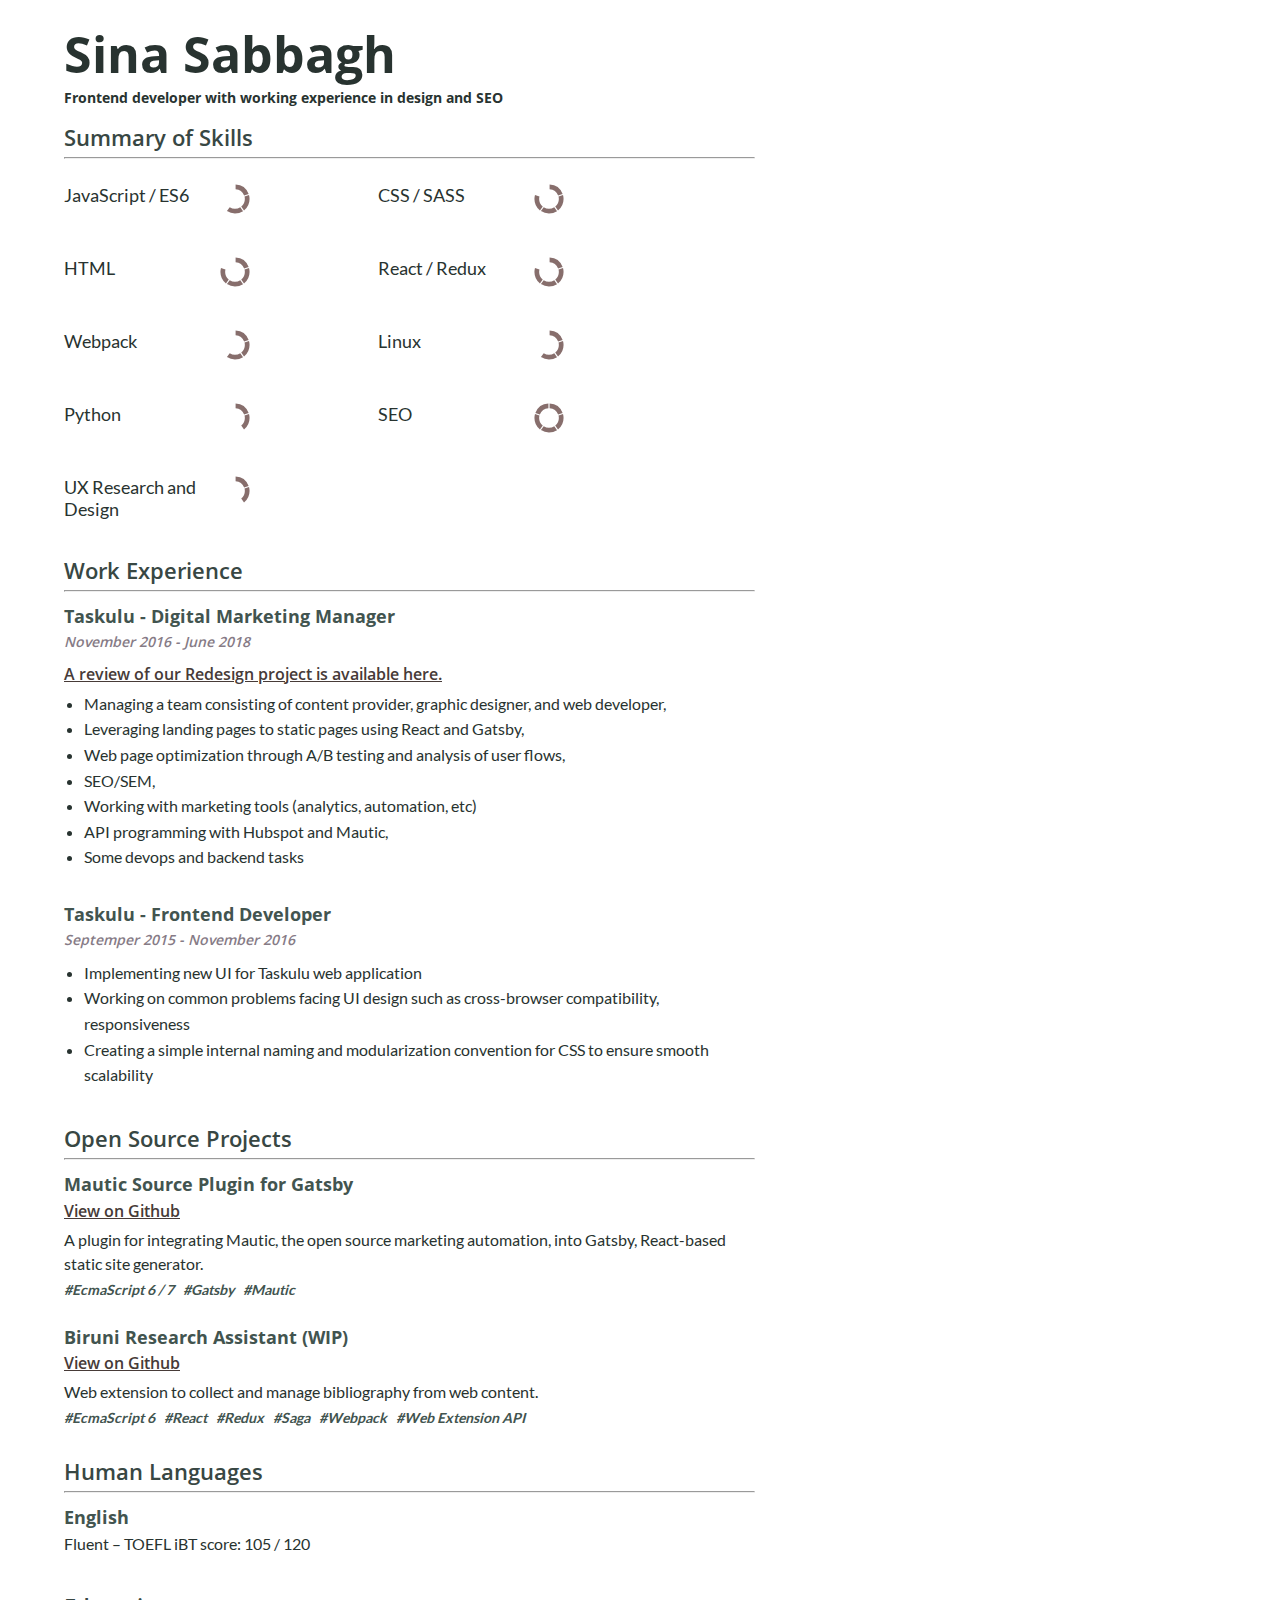
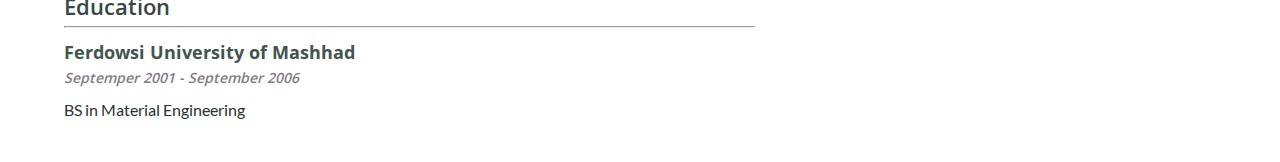
==== commit 060ceb66: "Bumped 1.6" ====
--- a/index.html
+++ b/index.html
@@ -2,11 +2,12 @@
 <html dir="ltr">
   <head>
     <meta charset="UTF-8">
+    <meta name="viewport" content="width=device-width, initial-scale=1">
     <title>Resume | Sina Sabbagh</title>
     <!-- <link href="https://fonts.googleapis.com/css?family=Open+Sans|Oswald|Roboto" rel="stylesheet"> -->
-  <link href="css/main.d9b1250812ee4d4c879d.css" rel="stylesheet"><link href="css/fonts.css" rel="stylesheet"></head>
+  <link href="css/main.ac43b252aa2b470c6ae0.css" rel="stylesheet"><link href="css/fonts.css" rel="stylesheet"></head>
   <body class="fold">
 
     <div id="main-content"></div>
-  <script type="text/javascript" src="js/runtime.3bb8c0f67fd676aefd17.js"></script><script type="text/javascript" src="js/vendor.807e82af9c03fbf7064e.js"></script><script type="text/javascript" src="js/main.eb45f261a9bdfcc19842.js"></script></body>
+  <script type="text/javascript" src="js/runtime.3bb8c0f67fd676aefd17.js"></script><script type="text/javascript" src="js/vendor.807e82af9c03fbf7064e.js"></script><script type="text/javascript" src="js/main.821a8065cde7e154964a.js"></script></body>
 </html>
--- a/css/main.ac43b252aa2b470c6ae0.css
+++ b/css/main.ac43b252aa2b470c6ae0.css
@@ -0,0 +1,1001 @@
+@font-face {
+  font-family: "Sahel";
+  src: url(../font/af9c9e017b90773e83fae9c67cc46605.ttf) format("truetype"),
+       url(../font/c7a085c1c58b9d9181881635ad5d2256.eot) format("embedded-opentype"),
+       url(../font/c59ff27efabee832aace05b00f83fa58.woff) format("woff");
+  font-weight: 400;
+}
+@font-face {
+  font-family: "Sahel";
+  src: url(../font/5d976e392434aea919481c6c4077c45b.ttf) format("truetype"),
+       url(../font/1ae8e586e7959501445728aefc233be3.eot) format("embedded-opentype"),
+       url(../font/6f682b927b5a87efbdadcc804914c182.woff) format("woff");
+  font-weight: 700;
+}
+@font-face {
+  font-family: "Sahel";
+  src: url(../font/68e98d88ec4275b1d8bcd67b2d12091c.ttf) format("truetype"),
+       url(../font/a0147ad1d03da743e2d6d07812b6eb13.eot) format("embedded-opentype"),
+       url(../font/9229d19cd80fbca55aac46f9d9da66e1.woff) format("woff");
+  font-weight: 600;
+}
+@font-face {
+  font-family: "Vazir";
+  src: url(../font/dec57885836e1d78b278784703bfc3aa.ttf) format("truetype"),
+       url(../font/d45d679ecbbf3e85f6fe924a3349611e.eot) format("embedded-opentype"),
+       url(../font/4354348970f3bff75d294a1011617152.woff) format("woff"),
+       url(../font/9c8601621b8b811cffb4375d255074cd.woff2) format("woff2");
+  font-weight: 700;
+}
+@font-face {
+  font-family: "Vazir";
+  src: url(../font/d00f44216fda6aef5873d083017fdd15.ttf) format("truetype"),
+       url(../font/b358a632638ddc12101a6dafd633b625.eot) format("embedded-opentype"),
+       url(../font/98b6a3b0644ce527306cefecd0311a11.woff) format("woff"),
+       url(../font/5c0560feb2821b1ce47e84dbc1f2e877.woff2) format("woff2");
+  font-weight: 600;
+}
+@font-face {
+  font-family: "Vazir";
+  src: url(../font/11ef813ddc4c9ae17d99028f6132427a.ttf) format("truetype"),
+       url(../font/25b78a6e8f255ab89e160c7e4ca30ebb.eot) format("embedded-opentype"),
+       url(../font/6134834d89c131f956774f6453ccb75f.woff) format("woff"),
+       url(../font/02857cdb103688a9f9026b39a7e4c8d8.woff2) format("woff2");
+  font-weight: 500;
+}
+@font-face {
+  font-family: "Vazir";
+  src: url(../font/11bc0b0762f1ba3f8393eda4a4d96984.ttf) format("truetype"),
+       url(../font/81fd1bcee68b84a31baa21aeb277d7e8.eot) format("embedded-opentype"),
+       url(../font/a5772df426fc2720df4132d658940a78.woff) format("woff"),
+       url(../font/f92c929f0d7b288b8142477a80589a17.woff2) format("woff2");
+  font-weight: 400;
+}
+@font-face {
+  font-family: "Vazir";
+  src: url(../font/5a7ca35b2f17908beb216ea97cce08a8.ttf) format("truetype"),
+       url(../font/51d16771c8bf9759531066861015353f.eot) format("embedded-opentype"),
+       url(../font/388980cd8094ad738e8b23d5c470cac1.woff) format("woff"),
+       url(../font/f437d6d275dd7d5c36a5302bc9506e34.woff2) format("woff2");
+  font-weight: 300;
+}
+@font-face {
+  font-family: "Samim";
+  src: url(../font/a6bec9aa21ea70bc5cdf0bf3d1a1167a.ttf) format("truetype"),
+       url(../font/86b8e607522de386e73e6916a2a597df.eot) format("embedded-opentype"),
+       url(../font/6265b95a42920a319ffeb9503bd8bc86.woff) format("woff"),
+       url(../font/9c8a097add90645d3148366755a5603e.woff2) format("woff2");
+  font-weight: 600 700;
+}
+@font-face {
+  font-family: "Samim";
+  src: url(../font/cc531f954ce155c4f4863b68e9887b50.ttf) format("truetype"),
+       url(../font/72cafbdf020a29ff359617a52f33763c.eot) format("embedded-opentype"),
+       url(../font/fa7346efac7e73726609856d16ac964f.woff) format("woff"),
+       url(../font/1fbc03d10ac685ee770f932e24f7e5b1.woff2) format("woff2");
+  font-weight: 300 400;
+}
+/* RESET */
+*, *:before, *:after {
+  -webkit-box-sizing: border-box;
+          box-sizing: border-box;
+}
+html {
+  font-size: 62.5%;
+  font-family: 'Open Sans'/*rtl:Sahel*/
+}
+html[dir], [dir] body, [dir] h1, [dir] h2, [dir] h3, [dir] h4, [dir] h5, [dir] h6, [dir] p, [dir] ol, [dir] ul, [dir] menu, [dir] section {
+  margin: 0;
+  padding: 0;
+}
+/* Resume */
+[dir] .resume {
+    margin: 20px 5%;
+}
+.resume a {
+    color: #473B38;
+}
+.resume a:visited {
+    color: #946456;
+}
+.name {
+    font-size: 5rem;
+    color: #283330;
+}
+#profession {
+    font-size: 1.4rem;
+    color: #283330;
+}
+.job-section {
+    width: 60%;
+}
+.listing-title, #skills {
+    font-size: 2.2rem;
+    font-weight: 600;
+    color: #384743;
+}
+[dir] .listing-title, [dir] #skills {
+    margin-top: 15px;
+}
+.job-title {
+    font-size: 1.8rem;
+    line-height: 1.6;
+    font-weight: 700;
+    color: #42544F;
+}
+.job-link {
+    font-size: 1.6rem;
+    line-height: 1.5;
+    font-weight: 600;
+}
+[dir] .job-link {
+    padding-bottom: 5px;
+}
+.job-duration {
+    font-size: 1.4rem;
+    font-style: italic;
+    color: #867b86;
+    font-weight: 600;
+    line-height: 1.5;
+}
+[dir] .job-duration {
+    padding-bottom: 10px;
+}
+[dir] .job-entry {
+    padding-bottom: 15px;
+}
+[dir] .job-heading {
+    margin-top: 10px;
+}
+.job-desc {
+    line-height: 1.5;
+    font-family: Lato;
+    font-size: 1.6rem;
+    color: #283330;
+}
+[dir] .job-desc {
+    padding-bottom: 5px;
+}
+[dir] .job-desc ul:not(:first-child) {
+    margin-top: 10px;
+}
+.job-desc ul {
+    font-weight: 400;
+    line-height: 1.6;
+}
+[dir=ltr] .job-desc ul {
+  margin-left: 20px;
+}
+[dir=rtl] .job-desc ul {
+    margin-right: 20px;
+}
+.job-tech {
+    font-family: Lato;
+    font-size: 1.4rem;
+    font-style: italic;
+    font-weight: 700;
+    color: #42544F;
+}
+/* skill svg */
+.skill-set {
+    display: -webkit-inline-box;
+    display: -ms-inline-flexbox;
+    display: inline-flex;
+    -webkit-box-align: start;
+        -ms-flex-align: start;
+            align-items: start;
+    width: 45%;
+}
+[dir] .skill-set {
+    margin: 20px 0;
+}
+.skill-title {
+    -ms-flex-preferred-size: 50%;
+        flex-basis: 50%;
+    font-family: Lato;
+    font-size: 1.8rem;
+    color: #283330;
+}
+.skill-svg svg {
+    width: 30%;
+    height: 30%
+}
+@media (max-width: 991.98px) {
+    .job-section {
+        width: 80%
+    }
+}
+@media (max-width: 767.98px) {
+    .job-section {
+        width: 100%
+    }
+}
+@media (max-width: 575.98px) {
+    .job-section {
+        width: 100%;
+    }
+    .skill-set {
+        width: 100%;
+    }
+}
+/* MENU */
+.menu {
+  width: 15%;
+  position: fixed;
+  z-index: 10;
+
+}
+.menu ul {
+  width: 80%;
+  -webkit-transform: translate(0,-250px);
+      -ms-transform: translate(0,-250px);
+  transition: opacity 0.3s cubic-bezier(.27,.72,.05,1.24), -webkit-transform 0.3s 0.1s cubic-bezier(.27,.72,.05,1.24);
+  -o-transition: opacity 0.3s cubic-bezier(.27,.72,.05,1.24), transform 0.3s 0.1s cubic-bezier(.27,.72,.05,1.24);
+  transition: opacity 0.3s cubic-bezier(.27,.72,.05,1.24), transform 0.3s 0.1s cubic-bezier(.27,.72,.05,1.24);
+  transition: opacity 0.3s cubic-bezier(.27,.72,.05,1.24), transform 0.3s 0.1s cubic-bezier(.27,.72,.05,1.24), -webkit-transform 0.3s 0.1s cubic-bezier(.27,.72,.05,1.24);
+  line-height: 2;
+  opacity: 0;
+}
+[dir] .menu ul {
+          transform: translate(0,-250px);
+  -webkit-transition: opacity 0.3s cubic-bezier(.27,.72,.05,1.24), -webkit-transform 0.3s 0.1s cubic-bezier(.27,.72,.05,1.24);
+  margin: 0 auto;
+  padding-top: 20px;
+}
+.menu li {
+  list-style-type: none;
+}
+.menu li a {
+  text-decoration: none;
+  color: #ababab;
+  font-weight: 600;
+  font-size: 1rem;
+}
+.menu li a:hover {
+  color: #dfdfdf;
+}
+[dir] .menu li a:hover {
+  cursor: pointer;
+}
+.menu.dark li a, .menu.dark a:hover {
+  color: #1b1b1b;
+}
+.menu li {
+  -o-transition: all 0.3s cubic-bezier(0.46,0.03,.52,0.96);
+  transition: all 0.3s cubic-bezier(0.46,0.03,.52,0.96);
+}
+[dir] .menu li {
+  -webkit-transition: all 0.3s cubic-bezier(0.46,0.03,.52,0.96);
+}
+.menu.show ul {
+  opacity: 1;
+  -webkit-transform: translate(0,150px);
+      -ms-transform: translate(0,150px);
+}
+[dir] .menu.show ul {
+          transform: translate(0,150px);
+}
+#lang-switch {
+  position: fixed;
+  bottom: 20px;
+  font-weight: 400;
+  font-size: 1.6rem;
+  color: #ababab;
+}
+[dir] #lang-switch {
+  background-color: transparent;
+  padding: 10px 20px;
+  margin-top: 20px;
+  border-radius: 10px;
+  border: 4px solid #cbcbcb;
+}
+[dir=ltr] #lang-switch {
+  margin-left: 40px;
+  font-family: "Vazir"/*rtl:Lato*/;
+}
+[dir=rtl] #lang-switch {
+  margin-right: 40px;
+  font-family: Lato;
+}
+#lang-switch.dark {
+  color: #4e4e4e;
+}
+[dir] #lang-switch.dark {
+  border-color: #868686;
+}
+#credit {
+  font-family: 'Open Sans';
+  font-size: 1.2rem;
+  position: absolute;
+  bottom: 0;
+}
+[dir] #credit {
+  padding: 10px 20px;
+}
+[dir=ltr] #credit {
+  right: 0;
+}
+[dir=rtl] #credit {
+  left: 0;
+}
+/* ENTRY */
+.entry {
+  min-height: 100vh;
+}
+[dir] .entry {
+  padding-top: 20px;
+}
+[dir=ltr] .entry {
+  padding-left: 15%;
+  padding-right: 5%;
+}
+[dir=rtl] .entry {
+  padding-right: 15%;
+  padding-left: 5%;
+}
+.entry.flex-col {
+  display: -webkit-box;
+  display: -ms-flexbox;
+  display: flex;
+  -webkit-box-orient: vertical;
+  -webkit-box-direction: normal;
+      -ms-flex-direction: column;
+          flex-direction: column;
+  -ms-flex-pack: distribute;
+      justify-content: space-around;
+}
+[dir] .entry.flex-col {
+  padding-top: 0;
+}
+.entry.flex-row {
+  display: -webkit-box;
+  display: -ms-flexbox;
+  display: flex;
+  -ms-flex-pack: distribute;
+      justify-content: space-around;
+}
+.entry-copy, .entry-images {
+  width: 80%;
+}
+[dir] .entry-copy, [dir] .entry-images {
+  margin: 0 auto;
+  padding:  20px 10px;
+}
+.entry-title {
+  font-variant-caps: small-caps;
+  color: #6c5a5a;
+  -o-transition: font-size 0.1s;
+  transition: font-size 0.1s;
+}
+[dir] .entry-title {
+  -webkit-transition: font-size 0.1s;
+}
+.entry-intro {
+  -o-transition: font-size 0.1s ;
+  transition: font-size 0.1s ;
+  color: #4D5D66;
+  display: block;
+}
+[dir] .entry-intro {
+  -webkit-transition: font-size 0.1s ;
+  padding-top: 10px;
+  margin-top: 0;
+}
+.entry-less {
+  display: none;
+}
+.entry-desc {
+  display: none;
+
+  line-height: 1.8;
+  z-index: -10;
+  transition: display 0.5s, z-index 0.5s, -webkit-transform 0.5s;
+  -o-transition: display 0.5s, transform 0.5s, z-index 0.5s;
+  transition: display 0.5s, transform 0.5s, z-index 0.5s;
+  transition: display 0.5s, transform 0.5s, z-index 0.5s, -webkit-transform 0.5s;
+  color: #535353;
+}
+[dir] .entry-desc {
+  padding: 10px 20px;
+  -webkit-transition: display 0.5s, z-index 0.5s, -webkit-transform 0.5s;
+}
+[dir=ltr] .entry-desc {
+  -webkit-transform: translate(-100px);
+  -ms-transform: translate(-100px);
+  transform: translate(-100px);
+}
+[dir=rtl] .entry-desc {
+  -webkit-transform: translate(100px);
+      -ms-transform: translate(100px);
+          transform: translate(100px);
+}
+.entry-contact {
+  font-size: 1.2rem;
+  line-height: 1.8;
+  color: #535353;
+}
+[dir] .entry-contact {
+  padding: 10px 20px;
+}
+.entry-desc.show {
+  display: block;
+  -webkit-transform: none;
+      -ms-transform: none;
+  z-index: 10;
+}
+[dir] .entry-desc.show {
+          transform: none;
+}
+[dir=ltr] .entry-desc ul {
+  padding-left: 20px;
+}
+[dir=rtl] .entry-desc ul {
+  padding-right: 20px;
+}
+.light .entry-title {
+  color: /*#dab8b8*/ #C46D6E;
+}
+.light .entry-intro, .light .entry-desc,
+.light .entry-more, .light .entry-less {
+  color: #b4b4b4;
+}
+.more .entry-title {
+  font-size: 2rem
+}
+.more .entry-desc {
+  z-index: 10;
+  -webkit-transform: none;
+      -ms-transform: none;
+  display: block
+}
+[dir] .more .entry-desc {
+          transform: none
+}
+.more .entry-intro {
+    font-size: 1rem;
+    display: none;
+}
+.more .entry-less {
+  display: inline-block;
+}
+[dir] .more .entry-less {
+  margin-top: 10px;
+}
+[dir=ltr] .more .entry-less {
+  margin-left:  20px;
+}
+[dir=rtl] .more .entry-less {
+  margin-right:  20px;
+}
+.entry-more, .entry-less {
+  font-weight: 700;
+  z-index: 0;
+  -webkit-transform: translateY(0);
+      -ms-transform: translateY(0);
+}
+[dir] .entry-more, [dir] .entry-less {
+  cursor: pointer;
+  border: 2px #626262 solid;
+  padding: 10px 20px;
+  margin-top: 30px;
+  text-align: center;
+
+  border-radius: 6px;
+          transform: translateY(0);
+}
+/* ENTRY & CONTENT */
+#content .entry-more, #content .entry-less {
+  font-size: 1.1rem;
+}
+[dir] #content .entry-more, [dir] #content .entry-less {
+  text-align: center;
+  border-radius: 6px;
+}
+.more .entry-more, #content .more .entry-more {
+  z-index: -10;
+  -webkit-transform: translateY(-100px);
+      -ms-transform: translateY(-100px);
+  display: none
+}
+[dir] .more .entry-more, [dir] #content .more .entry-more {
+          transform: translateY(-100px)
+}
+.entry-more, #content .entry-more {
+  display: inline-block;
+  transition: z-index 0.5s, display 0.5s, -webkit-transform 0.5s;
+  -o-transition: transform 0.5s, z-index 0.5s, display 0.5s;
+  transition: transform 0.5s, z-index 0.5s, display 0.5s;
+  transition: transform 0.5s, z-index 0.5s, display 0.5s, -webkit-transform 0.5s;
+}
+[dir] .entry-more, [dir] #content .entry-more {
+  margin-top: 30px;
+  -webkit-transition: z-index 0.5s, display 0.5s, -webkit-transform 0.5s;
+}
+/* SECTIONS:FOLD */
+#fold {
+  display: -webkit-box;
+  display: -ms-flexbox;
+  display: flex;
+}
+[dir=ltr] #fold {
+  background: -o-radial-gradient(0 0, circle, rgba(35, 61, 77, 0.9) 60%, rgba(0,0,0,0.1)), url(../images/fold.cbf228968a732eeb3babcf1296fadfa7.svg) right 30% / 100% no-repeat;
+  background: radial-gradient(circle at 0 0, rgba(35, 61, 77, 0.9) 60%, rgba(0,0,0,0.1)), url(../images/fold.cbf228968a732eeb3babcf1296fadfa7.svg) right 30% / 100% no-repeat;
+}
+[dir=rtl] #fold {
+  background: radial-gradient(circle at 0 0, rgba(0,0,0,0.1), rgba(35, 61, 77, 0.9) 60%), url(../images/fold-fa.86c01491b7176b899470435030f52497.svg) right 30% / 100% no-repeat;
+  background: radial-gradient(circle at 0 0, rgba(0,0,0,0.1), rgba(35, 61, 77, 0.9) 60%), url(../images/fold-fa.86c01491b7176b899470435030f52497.svg) right 30% / 100% no-repeat;
+}
+[dir=ltr] #fold.entry {
+  padding-left: 30%;
+}
+[dir=rtl] #fold.entry {
+  padding-right: 30%;
+}
+.fold-copy {
+  -ms-flex-item-align: center;
+      align-self: center;
+}
+.fold-copy .entry-title {
+  font-size: 2rem;
+  color: #e1e1e1;
+}
+.fold-copy h1 {
+  font-size: 3rem;
+  color: #e1e1e1;
+}
+/* SECTIONS:CHALLENGE */
+#challenge {
+  position: relative;
+}
+#challenge .entry-image {
+  width: 60%;
+}
+[dir=ltr] #challenge .entry-image {
+  float: right;
+  -webkit-clip-path:polygon(100% 0px, 100% 100%, 0% 100%, 0% 65.25%, 18.44% 50.05%, 30.58% 28.78%, 37.08% 0%)/*rtl:polygon(56.82% 0px, 68.81% 46.92%, 100% 62.43%, 100% 100%, 0% 100%, 0px 0px)*/;
+  clip-path:polygon(100% 0px, 100% 100%, 0% 100%, 0% 65.25%, 18.44% 50.05%, 30.58% 28.78%, 37.08% 0%)/*rtl:polygon(56.82% 0px, 68.81% 46.92%, 100% 62.43%, 100% 100%, 0% 100%, 0px 0px)*/;
+  shape-outside: polygon(100% 0px, 100% 100%, 0% 100%, 0% 65.25%, 18.44% 50.05%, 30.58% 28.78%, 37.08% 0%)/*rtl:polygon(56.82% 0px, 68.81% 46.92%, 100% 62.43%, 100% 100%, 0% 100%, 0px 0px)*/;
+}
+[dir=rtl] #challenge .entry-image {
+  float: left;
+  -webkit-clip-path:polygon(56.82% 0px, 68.81% 46.92%, 100% 62.43%, 100% 100%, 0% 100%, 0px 0px);
+          clip-path:polygon(56.82% 0px, 68.81% 46.92%, 100% 62.43%, 100% 100%, 0% 100%, 0px 0px);
+  shape-outside: polygon(56.82% 0px, 68.81% 46.92%, 100% 62.43%, 100% 100%, 0% 100%, 0px 0px);
+}
+.clearfix:after {
+      visibility: hidden;
+      display: block;
+      font-size: 0;
+      content: " ";
+      height: 0;
+}
+[dir] .clearfix:after {
+      clear: both;
+}
+/* SECTIONS:CONTENT */
+#content {
+  display: -webkit-box;
+  display: -ms-flexbox;
+  display: flex;
+  -webkit-box-orient: vertical;
+  -webkit-box-direction: normal;
+      -ms-flex-direction: column;
+          flex-direction: column;
+  color: #e1e1e1;
+}
+[dir=ltr] #content .entry-copy {
+  padding-right: 40px;
+  padding-left: 40px;
+}
+[dir=rtl] #content .entry-copy {
+  padding-left: 40px;
+  padding-right: 40px;
+}
+#content .entry-image {
+  width: 100%;
+}
+[dir] #content .entry-image {
+  border-radius: 15px;
+}
+[dir=ltr] #content .entry-image {
+  -webkit-box-shadow: -4px 4px 6px 3px rgba(0,0,0,0.4);
+  box-shadow: -4px 4px 6px 3px rgba(0,0,0,0.4);
+}
+[dir=rtl] #content .entry-image {
+  -webkit-box-shadow: 4px 4px 6px 3px rgba(0,0,0,0.4);
+          box-shadow: 4px 4px 6px 3px rgba(0,0,0,0.4);
+}
+/* SECTIONS:DESIGN */
+#design .entry-images {
+  display: -webkit-box;
+  display: -ms-flexbox;
+  display: flex;
+  -ms-flex-wrap: wrap;
+      flex-wrap: wrap;
+  width: 85%;
+  -webkit-box-pack: center;
+      -ms-flex-pack: center;
+          justify-content: center;
+}
+#design .entry-image {
+  -ms-flex-preferred-size: 48%;
+      flex-basis: 48%;
+  transition: -webkit-box-shadow 0.5s cubic-bezier(.27,.72,.05,1.24);
+  -o-transition: box-shadow 0.5s cubic-bezier(.27,.72,.05,1.24);
+  transition: box-shadow 0.5s cubic-bezier(.27,.72,.05,1.24);
+  transition: box-shadow 0.5s cubic-bezier(.27,.72,.05,1.24), -webkit-box-shadow 0.5s cubic-bezier(.27,.72,.05,1.24);
+}
+[dir] #design .entry-image {
+  margin: 10px auto;
+  border-radius: 5%;
+  -webkit-transition: -webkit-box-shadow 0.5s cubic-bezier(.27,.72,.05,1.24);
+}
+[dir=ltr] #design .entry-image {
+  -webkit-box-shadow: -1px 1px 6px -1px rgba(0,0,0,0.4);
+  box-shadow: -1px 1px 6px -1px rgba(0,0,0,0.4);
+}
+[dir=rtl] #design .entry-image {
+  -webkit-box-shadow: 1px 1px 6px -1px rgba(0,0,0,0.4);
+          box-shadow: 1px 1px 6px -1px rgba(0,0,0,0.4);
+}
+[dir=ltr] #design .entry-image:hover {
+  -webkit-box-shadow: -2px 2px 7px -1px rgba(0,0,0,0.4);
+  box-shadow: -2px 2px 7px -1px rgba(0,0,0,0.4);
+}
+[dir=rtl] #design .entry-image:hover {
+  -webkit-box-shadow: 2px 2px 7px -1px rgba(0,0,0,0.4);
+          box-shadow: 2px 2px 7px -1px rgba(0,0,0,0.4);
+}
+/* SECTIONS:TECHNOLOGY */
+#technology .entry-images {
+  display: -webkit-box;
+  display: -ms-flexbox;
+  display: flex;
+  -ms-flex-pack: distribute;
+      justify-content: space-around;
+}
+[dir] #technology .entry-images {
+  padding: 10px 50px;
+}
+#technology .entry-image {
+  -ms-flex-preferred-size: 10%;
+      flex-basis: 10%
+}
+/* SECTIONS:HIRE */
+[dir] #hire .entry-copy {
+  text-align: center;
+}
+#hire .entry-intro {
+  font-size: 1.8rem;
+}
+#hire .entry-desc {
+  font-size: 1.1rem;
+}
+#hire .entry-contact {
+  font-size: 1.6rem;
+}
+/* SECTIONS:RESULT */
+#result .entry-more {
+  width: 50%;
+  display: block;
+}
+[dir] #result .entry-more {
+  margin: 30px auto 0;
+}
+#result .entry-more a {
+  text-decoration: none;
+  color: #ababab;
+  font-size: 2rem;
+}
+[dir=ltr] #result .entry-more a {
+  font-weight: 400/*rtl:600*/;
+  font-family: Oswald/*rtl:Samim*/;
+}
+[dir=rtl] #result .entry-more a {
+  font-weight: 600;
+  font-family: Samim;
+}
+/*Fonts*/
+.entry-title {
+  font-weight: 700;
+  font-size: 2.2rem;
+}
+[dir=ltr] .entry-title {
+  font-family: Oswald/*rtl:Sahel*/;
+}
+[dir=rtl] .entry-title {
+  font-family: Sahel;
+}
+.entry-intro {
+  font-weight: 400;
+  font-size: 2rem;
+}
+[dir=ltr] .entry-intro {
+  font-family: Lato/*rtl:Vazir*/;
+}
+[dir=rtl] .entry-intro {
+  font-family: Vazir;
+}
+.entry-more, .entry-less {
+  font-weight: 400;
+  font-size: 1.6rem;
+}
+[dir=ltr] .entry-more, [dir=ltr] .entry-less {
+  font-family: Lato/*rtl:Samim*/;
+}
+[dir=rtl] .entry-more, [dir=rtl] .entry-less {
+  font-family: Samim;
+}
+.entry-desc, .entry-contact {
+  font-weight: 400;
+  font-size: 1.6rem;
+}
+[dir=ltr] .entry-desc, [dir=ltr] .entry-contact {
+  font-family: Lato /*rtl:Vazir*/;
+}
+[dir=rtl] .entry-desc, [dir=rtl] .entry-contact {
+  font-family: Vazir;
+}
+.fold-copy h1 {
+  font-weight: 700
+}
+[dir=ltr] .fold-copy h1 {
+  font-family: Lato /*rtl:Sahel*/
+}
+[dir=rtl] .fold-copy h1 {
+  font-family: Sahel
+}
+[dir=ltr] .menu li span {
+  font-family: 'Open Sans'/*rtl:Samim*/;
+  font-weight: 600/*rtl:400*/;
+}
+[dir=rtl] .menu li span {
+  font-family: Samim;
+  font-weight: 400;
+}
+@media (max-width: 991.98px) {
+
+    [dir] #fold {
+        background-size: auto auto, 200% auto;
+    }
+    .entry.flex-row {
+        -webkit-box-orient: vertical;
+        -webkit-box-direction: normal;
+            -ms-flex-direction: column;
+                flex-direction: column;
+    }
+    #technology .entry-images {
+        -ms-flex-wrap: wrap;
+            flex-wrap: wrap;
+    }
+    [dir] #technology .entry-images {
+        padding: 10px 20px;
+    }
+    #technology .entry-image {
+        -ms-flex-preferred-size: 25%;
+            flex-basis: 25%;
+
+    }
+    [dir] #technology .entry-image {
+        padding: 5px;
+
+    }
+}
+@media (max-width: 767.98px) {
+    [dir=ltr] #lang-switch {
+    margin-left: 20px;
+    }
+    [dir=rtl] #lang-switch {
+        margin-right: 20px;
+    }
+    #technology .entry-image {
+        -ms-flex-preferred-size: 50%;
+            flex-basis: 50%;
+    }
+}
+@media (max-width: 575.98px) {
+        [dir] #fold {
+            background-size: auto auto, 300% auto;
+    }
+        [dir=ltr] #fold {
+    background-position: 0, 90% 30%;
+    }
+        [dir=rtl] #fold {
+            background-position: 100%, 10% 30%;
+    }
+
+    .entry-images svg {
+        height: 200px;
+    }
+}
+svg {
+  width: 100%
+}
+svg .lines {
+  opacity: 0.3
+}
+.navigation-svg {
+  width: 80%;
+}
+[dir] .navigation-svg {
+  margin: 0 auto;
+}
+[dir=ltr] #home-industry, [dir=ltr] #industry-cs, [dir=ltr] #cs-demo, [dir=ltr] #pricing-demo, [dir=ltr] #pricing-product, [dir=ltr] #product-signup, [dir=ltr] #home-pricing, [dir=ltr] #pricing-sh, [dir=ltr] #sh-signup  {
+  -webkit-animation: highlight 6s;
+  animation: highlight 6s;
+  -webkit-animation-iteration-count: infinite;
+  animation-iteration-count: infinite;
+  -webkit-animation-timing-function: cubic-bezier(.39,.58,.57,1);
+  animation-timing-function: cubic-bezier(.39,.58,.57,1);
+}
+[dir=rtl] #home-industry, [dir=rtl] #industry-cs, [dir=rtl] #cs-demo, [dir=rtl] #pricing-demo, [dir=rtl] #pricing-product, [dir=rtl] #product-signup, [dir=rtl] #home-pricing, [dir=rtl] #pricing-sh, [dir=rtl] #sh-signup  {
+
+  -webkit-animation: highlight 6s;
+
+          animation: highlight 6s;
+  -webkit-animation-iteration-count: infinite;
+          animation-iteration-count: infinite;
+  -webkit-animation-timing-function: cubic-bezier(.39,.58,.57,1);
+          animation-timing-function: cubic-bezier(.39,.58,.57,1);
+}
+[dir=ltr] #home-industry {
+  -webkit-animation-delay: 1.2s;
+  animation-delay: 1.2s;
+}
+[dir=rtl] #home-industry {
+  -webkit-animation-delay: 1.2s;
+          animation-delay: 1.2s;
+}
+[dir=ltr] #industry-cs {
+  -webkit-animation-delay: 1.5s;
+  animation-delay: 1.5s;
+}
+[dir=rtl] #industry-cs {
+  -webkit-animation-delay: 1.5s;
+          animation-delay: 1.5s;
+}
+[dir=ltr] #cs-demo {
+  -webkit-animation-delay: 1.6s;
+  animation-delay: 1.6s;
+}
+[dir=rtl] #cs-demo {
+  -webkit-animation-delay: 1.6s;
+          animation-delay: 1.6s;
+}
+[dir=ltr] #pricing-demo {
+  -webkit-animation-delay: 1.9s;
+  animation-delay: 1.9s;
+}
+[dir=rtl] #pricing-demo {
+  -webkit-animation-delay: 1.9s;
+          animation-delay: 1.9s;
+}
+[dir=ltr] #pricing-product {
+  -webkit-animation-delay: 2.1s;
+  animation-delay: 2.1s;
+}
+[dir=rtl] #pricing-product {
+  -webkit-animation-delay: 2.1s;
+          animation-delay: 2.1s;
+}
+[dir=ltr] #product-signup {
+  -webkit-animation-delay: 2.3s;
+  animation-delay: 2.3s;
+}
+[dir=rtl] #product-signup {
+  -webkit-animation-delay: 2.3s;
+          animation-delay: 2.3s;
+}
+[dir=ltr] #home-pricing {
+  -webkit-animation-delay: 4s;
+  animation-delay: 4s;
+}
+[dir=rtl] #home-pricing {
+  -webkit-animation-delay: 4s;
+          animation-delay: 4s;
+}
+[dir=ltr] #pricing-sh {
+  -webkit-animation-delay: 4.2s;
+  animation-delay: 4.2s;
+}
+[dir=rtl] #pricing-sh {
+  -webkit-animation-delay: 4.2s;
+          animation-delay: 4.2s;
+}
+[dir=ltr] #sh-signup {
+  -webkit-animation-delay: 4.4s;
+  animation-delay: 4.4s;
+}
+[dir=rtl] #sh-signup {
+  -webkit-animation-delay: 4.4s;
+          animation-delay: 4.4s;
+}
+@-webkit-keyframes highlight {
+  0% {
+    opacity: 0.3;
+  }
+  7% {
+    opacity: 1
+  }
+  14% {
+    opacity: 0.3;
+  }
+}
+@keyframes highlight {
+  0% {
+    opacity: 0.3;
+  }
+  7% {
+    opacity: 1
+  }
+  14% {
+    opacity: 0.3;
+  }
+}
+#wp, #analytic, #home, #industry, #cs, #demo, #pricing, #product, #signup, #sh {
+   opacity: 0.8;
+}
+#wp:hover, #analytic:hover, #home:hover, #industry:hover, #cs:hover, #demo:hover, #pricing:hover, #product:hover, #signup:hover, #sh:hover {
+   opacity: 1;
+}
+/* #home, #industry, #cs, #demo, #pricing, #product, #signup, #sh { */
+/*   opacity: 0.7; */
+/*   animation: pin-highlight 6s; */
+/*   animation-iteration-count: infinite; */
+/* } */
+/* #home { */
+/*   animation-delay: 1.2s; */
+/* } */
+/* #industry { */
+/*   animation-delay: 1.5s; */
+/* } */
+/* #cs { */
+/*   animation-delay: 1.6s; */
+/* } */
+/* #demo { */
+/*   animation-delay: 1.9s; */
+/* } */
+/* #pricing { */
+/*   animation-delay: 2.1s; */
+/* } */
+/* #product { */
+/*   animation-delay: 2.3s; */
+/* } */
+/* #signup { */
+/*   animation-delay: 2.5s; */
+/* } */
+/* @keyframes pin-highlight { */
+/*   0% { */
+/*     opacity: 0.7 */
+/*   } */
+/*   1% { */
+/*     opacity: 1; */
+/*   } */
+/*   14% { */
+/*     opacity: 0.7 */
+/*   } */
+/* } */
+form {
+  width: 50%
+}
+[dir] form {
+  margin: 0 auto
+}
+input, form button, textarea {
+  display: block;
+  width: 100%;
+}
+[dir] input, [dir] form button, [dir] textarea {
+  padding: 10px 20px;
+  margin-bottom: 10px;
+  border: 4px solid #cbcbcb;
+  border-radius: 10px;
+}
+@media (max-width: 767.98px) {
+    form {
+        width: 100%;
+    }
+}
+
+
+/*# sourceMappingURL=main.ac43b252aa2b470c6ae0.css.map*/